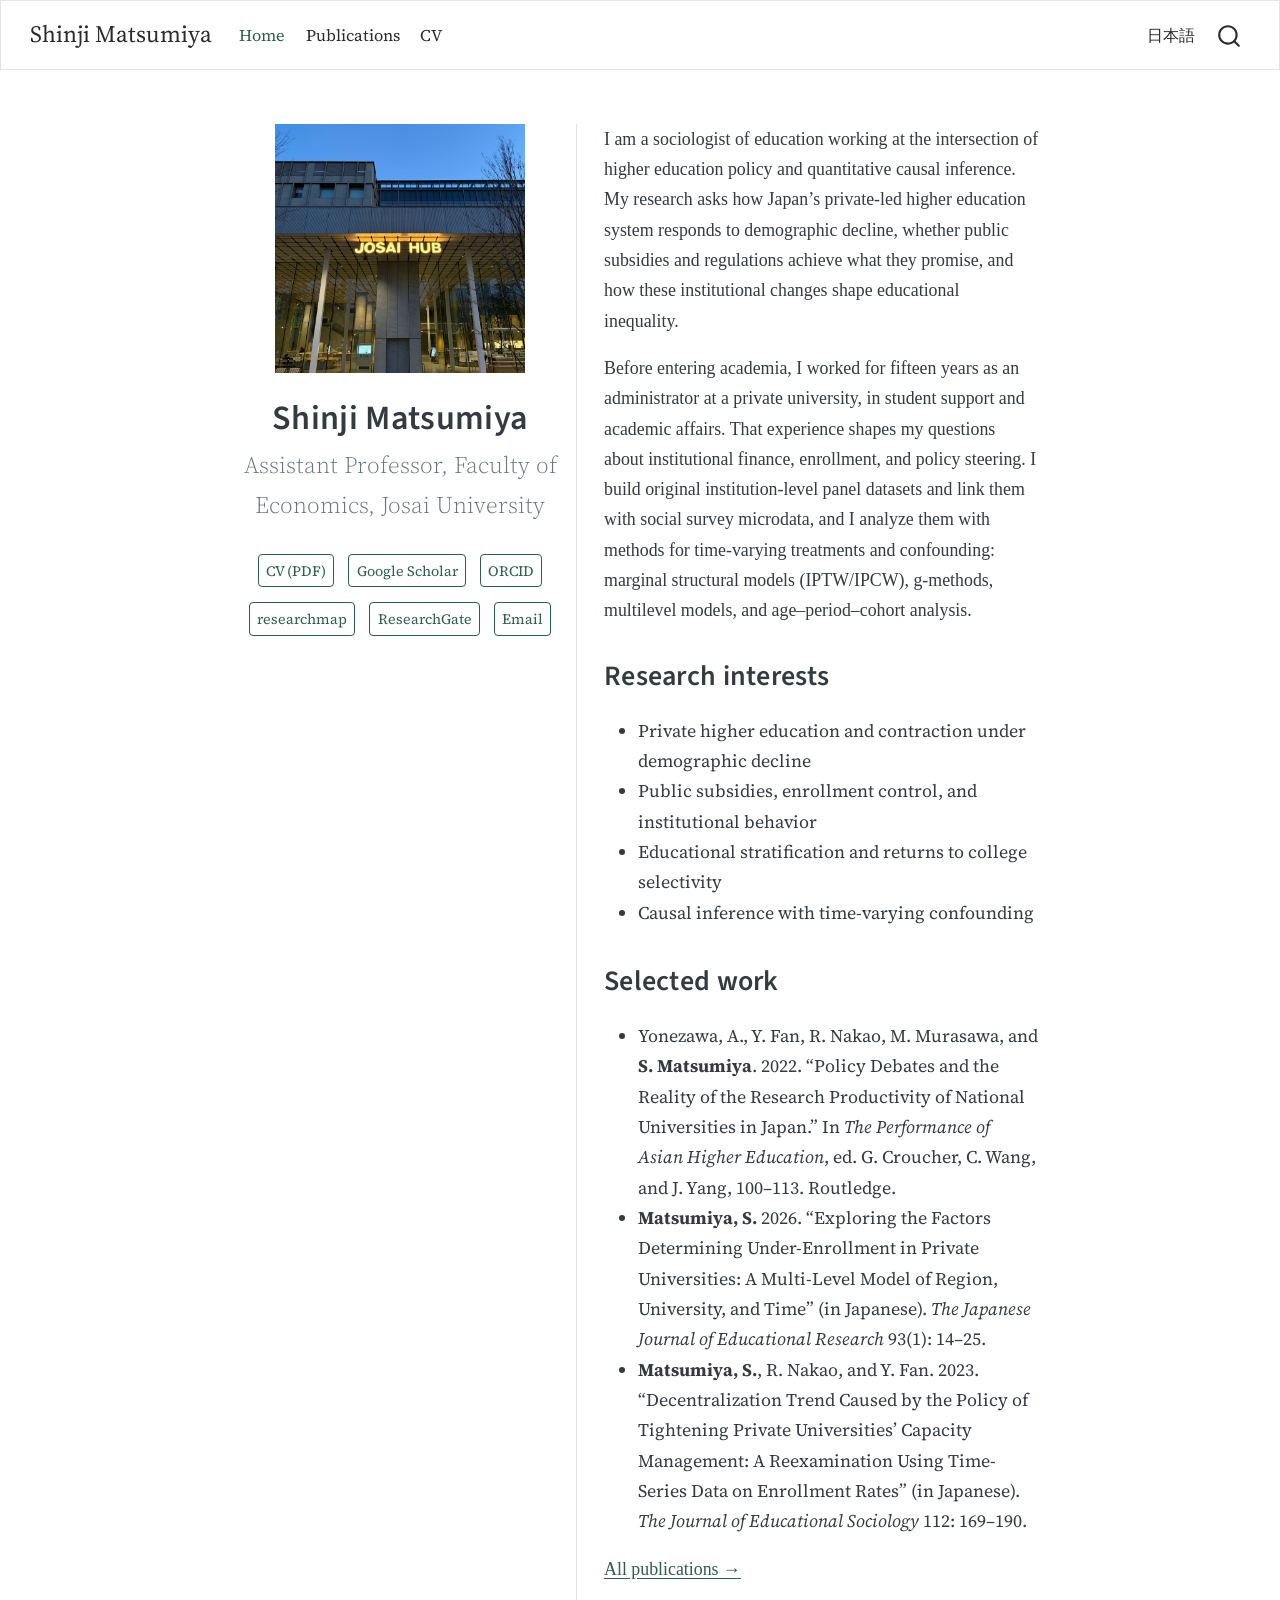
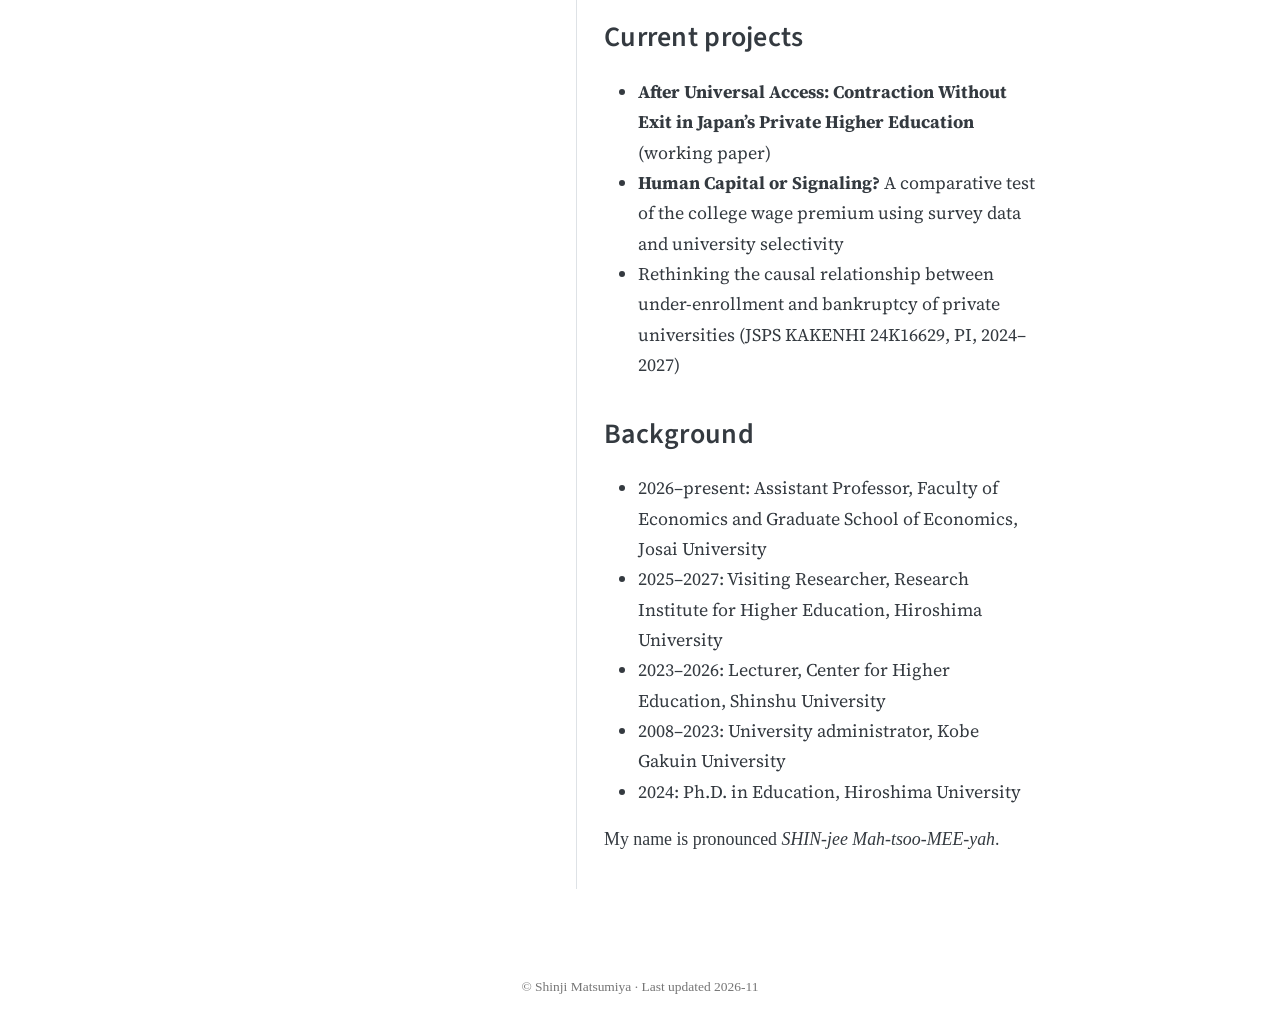
==== index.html @ 92533ee9 "Built site for gh-pages" ====
<!DOCTYPE html>
<html xmlns="http://www.w3.org/1999/xhtml" lang="en" xml:lang="en"><head>

<meta charset="utf-8">
<meta name="generator" content="quarto-1.11.9">

<meta name="viewport" content="width=device-width, initial-scale=1.0, user-scalable=yes">


<title>Shinji Matsumiya</title>
<style>
/* Default styles provided by pandoc.
** See https://pandoc.org/MANUAL.html#variables-for-html for config info.
*/
span.smallcaps{font-variant: small-caps;}
div.columns{display: flex; gap: 1.5em;}
div.column{flex: auto;}
@media screen {
div.columns{gap: min(4vw, 1.5em);}
div.column{overflow-x: auto;}
}
div.hanging-indent{margin-left: 1.5em; text-indent: -1.5em;}
ul.task-list{list-style: none;}
ul.task-list li input[type="checkbox"] {
  width: 0.8em;
  margin: 0 0.8em 0.2em -1em; /* quarto-specific, see https://github.com/quarto-dev/quarto-cli/issues/4556 */ 
  vertical-align: middle;
}
</style>


<script src="site_libs/quarto-nav/quarto-nav.js"></script>
<script src="site_libs/quarto-nav/headroom.min.js"></script>
<script src="site_libs/clipboard/clipboard.min.js"></script>
<script src="site_libs/quarto-search/autocomplete.umd.js"></script>
<script src="site_libs/quarto-search/fuse.min.js"></script>
<script src="site_libs/quarto-search/quarto-search.js"></script>
<meta name="quarto:offset" content="./">
<script src="site_libs/quarto-html/quarto.js" type="module"></script>
<script src="site_libs/quarto-html/tabsets/tabsets.js" type="module"></script>
<script src="site_libs/quarto-html/scrollable-regions/scrollable-regions.js" type="module"></script>
<script src="site_libs/quarto-html/popper.min.js"></script>
<script src="site_libs/quarto-html/tippy.umd.min.js"></script>
<link href="site_libs/quarto-html/tippy.css" rel="stylesheet">
<link href="site_libs/quarto-html/quarto-syntax-highlighting-63b5708e65d6cd79cd7618c58d0c21e7.css" rel="stylesheet" id="quarto-text-highlighting-styles">
<script src="site_libs/bootstrap/bootstrap.min.js"></script>
<link href="site_libs/bootstrap/bootstrap-icons.css" rel="stylesheet">
<link href="site_libs/bootstrap/bootstrap-1634e0ab07498fe52fbdc07bd5766323.min.css" rel="stylesheet" append-hash="true" id="quarto-bootstrap" data-mode="light">
<script id="quarto-search-options" type="application/json">{
  "location": "navbar",
  "copy-button": false,
  "collapse-after": 3,
  "panel-placement": "end",
  "type": "overlay",
  "limit": 50,
  "keyboard-shortcut": [
    "f",
    "/",
    "s"
  ],
  "show-item-context": false,
  "language": {
    "search-no-results-text": "No results",
    "search-matching-documents-text": "matching documents",
    "search-copy-link-title": "Copy link to search",
    "search-hide-matches-text": "Hide additional matches",
    "search-more-match-text": "more match in this document",
    "search-more-matches-text": "more matches in this document",
    "search-clear-button-title": "Clear",
    "search-text-placeholder": "",
    "search-detached-cancel-button-title": "Cancel",
    "search-submit-button-title": "Submit",
    "search-label": "Search"
  }
}</script>


</head>

<body class="nav-fixed fullcontent quarto-light"><a id="quarto-skip-link" class="visually-hidden-focusable" href="#quarto-document-content">Skip to main content</a>

<div id="quarto-search-results"></div>
  <header id="quarto-header" class="headroom fixed-top">
    <nav class="navbar navbar-expand-lg " data-bs-theme="dark" aria-label="Site">
      <div class="navbar-container container-fluid">
      <div class="navbar-brand-container mx-auto">
    <a class="navbar-brand" href="./index.html">
    <span class="navbar-title">Shinji Matsumiya</span>
    </a>
  </div>
          <button class="navbar-toggler" type="button" data-bs-toggle="collapse" data-bs-target="#navbarCollapse" aria-controls="navbarCollapse" aria-expanded="false" aria-label="Toggle navigation" onclick="if (window.quartoToggleHeadroom) { window.quartoToggleHeadroom(); }">
  <span class="navbar-toggler-icon"></span>
</button>
          <div class="collapse navbar-collapse" id="navbarCollapse">
            <ul class="navbar-nav navbar-nav-scroll me-auto">
  <li class="nav-item">
    <a class="nav-link active" href="./index.html" aria-current="page"> 
<span class="menu-text">Home</span></a>
  </li>  
  <li class="nav-item">
    <a class="nav-link" href="./publications.html"> 
<span class="menu-text">Publications</span></a>
  </li>  
  <li class="nav-item">
    <a class="nav-link" href="./files/Matsumiya_CV.pdf"> 
<span class="menu-text">CV</span></a>
  </li>  
</ul>
            <ul class="navbar-nav navbar-nav-scroll ms-auto">
  <li class="nav-item">
    <a class="nav-link" href="./ja.html"> 
<span class="menu-text">日本語</span></a>
  </li>  
</ul>
          </div> <!-- /navcollapse -->
            <div class="quarto-navbar-tools">
</div>
            <div id="quarto-search" class="" title="Search"></div>
      </div> <!-- /container-fluid -->
    </nav>
</header>
<!-- content -->
<div id="quarto-content" class="quarto-container page-columns page-rows-contents page-layout-article page-navbar">
<!-- sidebar -->
<!-- margin-sidebar -->
    
<!-- main -->
<div class="quarto-about-trestles">
  <div class="about-entity">
    <img src="files/profile.jpg" class="about-image
  rectangle " style="width: 14em;">
<header id="title-block-header" class="quarto-title-block default">
<div class="quarto-title">
<h1 class="title">Shinji Matsumiya</h1>
<p class="subtitle lead">Assistant Professor, Faculty of Economics, Josai University</p>
</div>
<div class="quarto-title-meta">
  </div>
</header>
    <div class="about-links">
  <a href="/files/Matsumiya_CV.pdf" class="about-link" rel="" target="">
     <span class="about-link-text">CV (PDF)</span>
  </a>
  <a href="https://scholar.google.com/citations?user=6knm8P0AAAAJ" class="about-link" rel="" target="">
     <span class="about-link-text">Google Scholar</span>
  </a>
  <a href="https://orcid.org/0009-0003-4194-9378" class="about-link" rel="" target="">
     <span class="about-link-text">ORCID</span>
  </a>
  <a href="https://researchmap.jp/smatsumiya" class="about-link" rel="" target="">
     <span class="about-link-text">researchmap</span>
  </a>
  <a href="https://www.researchgate.net/profile/Shinji-Matsumiya-3" class="about-link" rel="" target="">
     <span class="about-link-text">ResearchGate</span>
  </a>
  <a href="mailto:smatsumiya@josai.ac.jp" class="about-link" rel="" target="">
     <span class="about-link-text">Email</span>
  </a>
</div>
  </div>
  <div class="about-contents"><main class="content" id="quarto-document-content" tabindex="-1">
<p>I am a sociologist of education working at the intersection of higher education policy and quantitative causal inference. My research asks how Japan’s private-led higher education system responds to demographic decline, whether public subsidies and regulations achieve what they promise, and how these institutional changes shape educational inequality.</p>
<p>Before entering academia, I worked for fifteen years as an administrator at a private university, in student support and academic affairs. That experience shapes my questions about institutional finance, enrollment, and policy steering. I build original institution-level panel datasets and link them with social survey microdata, and I analyze them with methods for time-varying treatments and confounding: marginal structural models (IPTW/IPCW), g-methods, multilevel models, and age–period–cohort analysis.</p>
<section id="research-interests" class="level2">
<h2 data-anchor-id="research-interests">Research interests</h2>
<ul>
<li>Private higher education and contraction under demographic decline</li>
<li>Public subsidies, enrollment control, and institutional behavior</li>
<li>Educational stratification and returns to college selectivity</li>
<li>Causal inference with time-varying confounding</li>
</ul>
</section>
<section id="selected-work" class="level2">
<h2 data-anchor-id="selected-work">Selected work</h2>
<ul>
<li>Yonezawa, A., Y. Fan, R. Nakao, M. Murasawa, and <strong>S. Matsumiya</strong>. 2022. “Policy Debates and the Reality of the Research Productivity of National Universities in Japan.” In <em>The Performance of Asian Higher Education</em>, ed.&nbsp;G. Croucher, C. Wang, and J. Yang, 100–113. Routledge.</li>
<li><strong>Matsumiya, S.</strong> 2026. “Exploring the Factors Determining Under-Enrollment in Private Universities: A Multi-Level Model of Region, University, and Time” (in Japanese). <em>The Japanese Journal of Educational Research</em> 93(1): 14–25.</li>
<li><strong>Matsumiya, S.</strong>, R. Nakao, and Y. Fan. 2023. “Decentralization Trend Caused by the Policy of Tightening Private Universities’ Capacity Management: A Reexamination Using Time-Series Data on Enrollment Rates” (in Japanese). <em>The Journal of Educational Sociology</em> 112: 169–190.</li>
</ul>
<p><a href="./publications.html">All publications →</a></p>
</section>
<section id="current-projects" class="level2">
<h2 data-anchor-id="current-projects">Current projects</h2>
<ul>
<li><strong>After Universal Access: Contraction Without Exit in Japan’s Private Higher Education</strong> (working paper)</li>
<li><strong>Human Capital or Signaling?</strong> A comparative test of the college wage premium using survey data and university selectivity</li>
<li>Rethinking the causal relationship between under-enrollment and bankruptcy of private universities (JSPS KAKENHI 24K16629, PI, 2024–2027)</li>
</ul>
</section>
<section id="background" class="level2">
<h2 data-anchor-id="background">Background</h2>
<ul>
<li>2026–present: Assistant Professor, Faculty of Economics and Graduate School of Economics, Josai University</li>
<li>2025–2027: Visiting Researcher, Research Institute for Higher Education, Hiroshima University</li>
<li>2023–2026: Lecturer, Center for Higher Education, Shinshu University</li>
<li>2008–2023: University administrator, Kobe Gakuin University</li>
<li>2024: Ph.D.&nbsp;in Education, Hiroshima University</li>
</ul>
<p>My name is pronounced <em>SHIN-jee Mah-tsoo-MEE-yah</em>.</p>


</section>
</main></div>
</div>
 <!-- /main -->
<script id="quarto-html-after-body" type="application/javascript">
  window.document.addEventListener("DOMContentLoaded", function (event) {
    const isCodeAnnotation = (el) => {
      for (const clz of el.classList) {
        if (clz.startsWith('code-annotation-')) {                     
          return true;
        }
      }
      return false;
    }
    const onCopySuccess = function(e) {
      // button target
      const button = e.trigger;
      // don't keep focus
      button.blur();
      // flash "checked"
      button.classList.add('code-copy-button-checked');
      var currentTitle = button.getAttribute("title");
      button.setAttribute("title", "Copied!");
      let tooltip;
      if (window.bootstrap) {
        button.setAttribute("data-bs-toggle", "tooltip");
        button.setAttribute("data-bs-placement", "left");
        button.setAttribute("data-bs-title", "Copied!");
        tooltip = new bootstrap.Tooltip(button, 
          { trigger: "manual", 
            customClass: "code-copy-button-tooltip",
            offset: [0, -8]});
        tooltip.show();    
      }
      setTimeout(function() {
        if (tooltip) {
          tooltip.hide();
          button.removeAttribute("data-bs-title");
          button.removeAttribute("data-bs-toggle");
          button.removeAttribute("data-bs-placement");
        }
        button.setAttribute("title", currentTitle);
        button.classList.remove('code-copy-button-checked');
      }, 1000);
      // clear code selection
      e.clearSelection();
    }
    const getTextToCopy = function(trigger) {
      const outerScaffold = trigger.parentElement.cloneNode(true);
      const codeEl = outerScaffold.querySelector('code');
      for (const childEl of codeEl.children) {
        if (isCodeAnnotation(childEl)) {
          childEl.remove();
        }
      }
      return codeEl.innerText;
    }
    const clipboard = new window.ClipboardJS('.code-copy-button:not([data-in-quarto-modal])', {
      text: getTextToCopy
    });
    clipboard.on('success', onCopySuccess);
    if (window.document.getElementById('quarto-embedded-source-code-modal')) {
      const clipboardModal = new window.ClipboardJS('.code-copy-button[data-in-quarto-modal]', {
        text: getTextToCopy,
        container: window.document.getElementById('quarto-embedded-source-code-modal')
      });
      clipboardModal.on('success', onCopySuccess);
    }
      var localhostRegex = new RegExp(/^(?:http|https):\/\/localhost\:?[0-9]*\//);
      var mailtoRegex = new RegExp(/^mailto:/);
        var filterRegex = new RegExp("https:\/\/shinjimatsumiya\.github\.io");
      var isInternal = (href) => {
          return filterRegex.test(href) || localhostRegex.test(href) || mailtoRegex.test(href);
      }
      // Inspect non-navigation links and adorn them if external
      window.quartoDecorateExternalLinks = function (root) {
     var links = (root || window.document).querySelectorAll('a[href]:not(.nav-link):not(.navbar-brand):not(.toc-action):not(.sidebar-link):not(.sidebar-item-toggle):not(.pagination-link):not(.no-external):not([aria-hidden]):not(.dropdown-item):not(.quarto-navigation-tool):not(.about-link)');
      for (var i=0; i<links.length; i++) {
        const link = links[i];
        if (!isInternal(link.href)) {
          // undo the damage that might have been done by quarto-nav.js in the case of
          // links that we want to consider external
          if (link.dataset.originalHref !== undefined) {
            link.href = link.dataset.originalHref;
          }
          if (!link.classList.contains('no-external-icon')) {
          }
        }
      }
      };
      window.quartoDecorateExternalLinks(window.document);
    // Esc closes the popup (WCAG 1.4.13) and focus leaving both trigger and
    // popup closes it (WCAG 2.4.11); tippy handles neither for interactive popups.
    const hideOnEscAndFocusOut = {
      name: 'hideOnEscAndFocusOut',
      defaultValue: true,
      fn(instance) {
        const dismiss = () => {
          // A show scheduled by the trigger delay would otherwise reopen it
          instance.clearDelayTimeouts();
          instance.hide();
        };
        const onKeyDown = (event) => {
          if (event.key !== 'Escape') {
            return;
          }
          // Keep Esc from also reaching page handlers (e.g. reveal.js overview),
          // except an open reveal.js slide menu, which Esc should close too.
          // The menu handles keys only when its keyboard option is on.
          const menuHandlesEsc = window.Reveal?.getPlugin?.('menu')?.isOpen() &&
            window.Reveal.getConfig().menu?.keyboard !== false;
          if (!menuHandlesEsc) {
            event.stopPropagation();
          }
          if (instance.popper.contains(window.document.activeElement)) {
            // Disabled while refocusing so the focus trigger does not reopen it
            instance.disable();
            instance.reference.focus();
            instance.enable();
          }
          dismiss();
        };
        const onFocusOut = (event) => {
          const target = event.relatedTarget;
          if (target && !instance.reference.contains(target) &&
              !instance.popper.contains(target)) {
            dismiss();
          }
        };
        // On the trigger too: a click trigger (code-annotations: select) has no
        // blur handling. Attached for the instance's lifetime so leaving the
        // trigger also cancels a show still pending on the trigger delay.
        instance.reference.addEventListener('focusout', onFocusOut);
        return {
          onShow() {
            window.document.addEventListener('keydown', onKeyDown, true);
            instance.popper.addEventListener('focusout', onFocusOut);
          },
          onHide() {
            window.document.removeEventListener('keydown', onKeyDown, true);
            instance.popper.removeEventListener('focusout', onFocusOut);
          },
          onDestroy() {
            instance.reference.removeEventListener('focusout', onFocusOut);
          },
        };
      },
    };
    function tippyHover(el, contentFn, onTriggerFn, onUntriggerFn) {
      const config = {
        allowHTML: true,
        maxWidth: 500,
        delay: 100,
        arrow: false,
        appendTo: function(el) {
            return el.parentElement;
        },
        interactive: true,
        interactiveBorder: 10,
        theme: 'quarto',
        placement: 'bottom-start',
        plugins: [hideOnEscAndFocusOut],
      };
      if (contentFn) {
        config.content = contentFn;
      }
      if (onTriggerFn) {
        config.onTrigger = onTriggerFn;
      }
      if (onUntriggerFn) {
        config.onUntrigger = onUntriggerFn;
      }
      window.tippy(el, config); 
    }
    const noterefs = window.document.querySelectorAll('a[role="doc-noteref"]');
    for (var i=0; i<noterefs.length; i++) {
      const ref = noterefs[i];
      tippyHover(ref, function() {
        // use id or data attribute instead here
        let href = ref.getAttribute('data-footnote-href') || ref.getAttribute('href');
        try { href = new URL(href).hash; } catch {}
        const id = href.replace(/^#\/?/, "");
        const note = window.document.getElementById(id);
        if (note) {
          return note.innerHTML;
        } else {
          return "";
        }
      });
    }
    const xrefs = window.document.querySelectorAll('a.quarto-xref');
    const processXRef = (id, note) => {
      // Strip column container classes
      const stripColumnClz = (el) => {
        el.classList.remove("page-full", "page-columns");
        if (el.children) {
          for (const child of el.children) {
            stripColumnClz(child);
          }
        }
      }
      stripColumnClz(note)
      if (id === null || id.startsWith('sec-')) {
        // Special case sections, only their first couple elements
        const container = document.createElement("div");
        if (note.children && note.children.length > 2) {
          container.appendChild(note.children[0].cloneNode(true));
          for (let i = 1; i < note.children.length; i++) {
            const child = note.children[i];
            if (child.tagName === "P" && child.innerText === "") {
              continue;
            } else {
              container.appendChild(child.cloneNode(true));
              break;
            }
          }
          if (window.Quarto?.typesetMath) {
            window.Quarto.typesetMath(container);
          }
          return container.innerHTML
        } else {
          if (window.Quarto?.typesetMath) {
            window.Quarto.typesetMath(note);
          }
          return note.innerHTML;
        }
      } else {
        // Remove any anchor links if they are present
        const anchorLink = note.querySelector('a.anchorjs-link');
        if (anchorLink) {
          anchorLink.remove();
        }
        if (window.Quarto?.typesetMath) {
          window.Quarto.typesetMath(note);
        }
        if (note.classList.contains("callout")) {
          return note.outerHTML;
        } else {
          return note.innerHTML;
        }
      }
    }
    for (var i=0; i<xrefs.length; i++) {
      const xref = xrefs[i];
      tippyHover(xref, undefined, function(instance) {
        instance.disable();
        let url = xref.getAttribute('href');
        let hash = undefined; 
        if (url.startsWith('#')) {
          hash = url;
        } else {
          try { hash = new URL(url).hash; } catch {}
        }
        if (hash) {
          const id = hash.replace(/^#\/?/, "");
          const note = window.document.getElementById(id);
          if (note !== null) {
            try {
              const html = processXRef(id, note.cloneNode(true));
              instance.setContent(html);
            } finally {
              instance.enable();
              instance.show();
            }
          } else {
            // See if we can fetch this
            fetch(url.split('#')[0])
            .then(res => res.text())
            .then(html => {
              const parser = new DOMParser();
              const htmlDoc = parser.parseFromString(html, "text/html");
              const note = htmlDoc.getElementById(id);
              if (note !== null) {
                const html = processXRef(id, note);
                instance.setContent(html);
              } 
            }).finally(() => {
              instance.enable();
              instance.show();
            });
          }
        } else {
          // See if we can fetch a full url (with no hash to target)
          // This is a special case and we should probably do some content thinning / targeting
          fetch(url)
          .then(res => res.text())
          .then(html => {
            const parser = new DOMParser();
            const htmlDoc = parser.parseFromString(html, "text/html");
            const note = htmlDoc.querySelector('main.content');
            if (note !== null) {
              // This should only happen for chapter cross references
              // (since there is no id in the URL)
              // remove the first header
              if (note.children.length > 0 && note.children[0].tagName === "HEADER") {
                note.children[0].remove();
              }
              const html = processXRef(null, note);
              instance.setContent(html);
            } 
          }).finally(() => {
            instance.enable();
            instance.show();
          });
        }
      }, function(instance) {
      });
    }
        let selectedAnnoteEl;
        const selectorForAnnotation = ( cell, annotation) => {
          let cellAttr = 'data-code-cell="' + cell + '"';
          let lineAttr = 'data-code-annotation="' +  annotation + '"';
          const selector = 'span[' + cellAttr + '][' + lineAttr + ']';
          return selector;
        }
        const selectCodeLines = (annoteEl) => {
          const doc = window.document;
          const targetCell = annoteEl.getAttribute("data-target-cell");
          const targetAnnotation = annoteEl.getAttribute("data-target-annotation");
          const annoteSpan = window.document.querySelector(selectorForAnnotation(targetCell, targetAnnotation));
          const lines = annoteSpan.getAttribute("data-code-lines").split(",");
          const lineIds = lines.map((line) => {
            return targetCell + "-" + line;
          })
          // Each band is positioned against its own containing block, which is
          // not the offsetParent of the lines, so place it from client rects.
          const placeBand = (band, firstEl, lastEl, codeBlock) => {
            const container = band.offsetParent;
            if (container === null) {
              return;
            }
            const containerRect = container.getBoundingClientRect();
            // Reveal.js scales slides with a transform, so convert client
            // pixels back to the CSS pixels of the container.
            const scale = containerRect.height / container.offsetHeight || 1;
            const firstRect = firstEl.getBoundingClientRect();
            const lastRect = lastEl.getBoundingClientRect();
            const top = (firstRect.top - containerRect.top) / scale - container.clientTop + container.scrollTop;
            const height = (lastRect.bottom - firstRect.top) / scale;
            band.style.top = top - 2 + "px";
            band.style.height = height + 4 + "px";
            if (codeBlock) {
              // Without the copy button wrapper, the containing block is wider
              // than the code block, so span the code block explicitly.
              const blockRect = codeBlock.getBoundingClientRect();
              band.style.left = (blockRect.left - containerRect.left) / scale - container.clientLeft + container.scrollLeft + "px";
              band.style.width = blockRect.width / scale + "px";
            }
          };
          if (lineIds.length > 0) {
            const el = window.document.getElementById(lineIds[0]);
            const lastEl = window.document.getElementById(lineIds[lineIds.length - 1]);
            const parent = el.parentElement.parentElement;
            // cook up a div (if necessary) and position it
            let div = window.document.getElementById("code-annotation-line-highlight");
            if (div === null) {
              div = window.document.createElement("div");
              div.setAttribute("id", "code-annotation-line-highlight");
              div.style.position = 'absolute';
              parent.appendChild(div);
            }
            placeBand(div, el, lastEl, parent.closest("div.sourceCode") || parent);
            let gutterDiv = window.document.getElementById("code-annotation-line-highlight-gutter");
            if (gutterDiv === null) {
              gutterDiv = window.document.createElement("div");
              gutterDiv.setAttribute("id", "code-annotation-line-highlight-gutter");
              gutterDiv.style.position = 'absolute';
              const codeCell = window.document.getElementById(targetCell);
              const gutter = codeCell.querySelector('.code-annotation-gutter');
              gutter.appendChild(gutterDiv);
            }
            placeBand(gutterDiv, el, lastEl);
            selectedAnnoteEl = annoteEl;
          }
        };
        const unselectCodeLines = () => {
          const elementsIds = ["code-annotation-line-highlight", "code-annotation-line-highlight-gutter"];
          elementsIds.forEach((elId) => {
            const div = window.document.getElementById(elId);
            if (div) {
              div.remove();
            }
          });
          selectedAnnoteEl = undefined;
        };
          // Handle positioning of the toggle
      window.addEventListener(
        "resize",
        throttle(() => {
          elRect = undefined;
          if (selectedAnnoteEl) {
            selectCodeLines(selectedAnnoteEl);
          }
        }, 10)
      );
      function throttle(fn, ms) {
      let throttle = false;
      let timer;
        return (...args) => {
          if(!throttle) { // first call gets through
              fn.apply(this, args);
              throttle = true;
          } else { // all the others get throttled
              if(timer) clearTimeout(timer); // cancel #2
              timer = setTimeout(() => {
                fn.apply(this, args);
                timer = throttle = false;
              }, ms);
          }
        };
      }
        // Attach click handler to the DT
        const annoteDls = window.document.querySelectorAll('dt[data-target-cell]');
        for (const annoteDlNode of annoteDls) {
          annoteDlNode.addEventListener('click', (event) => {
            const clickedEl = event.target;
            if (clickedEl !== selectedAnnoteEl) {
              unselectCodeLines();
              const activeEl = window.document.querySelector('dt[data-target-cell].code-annotation-active');
              if (activeEl) {
                activeEl.classList.remove('code-annotation-active');
              }
              selectCodeLines(clickedEl);
              clickedEl.classList.add('code-annotation-active');
            } else {
              // Unselect the line
              unselectCodeLines();
              clickedEl.classList.remove('code-annotation-active');
            }
          });
        }
    const findCites = (el) => {
      const parentEl = el.parentElement;
      if (parentEl) {
        const cites = parentEl.dataset.cites;
        if (cites) {
          return {
            el,
            cites: cites.split(' ')
          };
        } else {
          return findCites(el.parentElement)
        }
      } else {
        return undefined;
      }
    };
    var bibliorefs = window.document.querySelectorAll('a[role="doc-biblioref"]');
    for (var i=0; i<bibliorefs.length; i++) {
      const ref = bibliorefs[i];
      const citeInfo = findCites(ref);
      if (citeInfo) {
        tippyHover(citeInfo.el, function() {
          var popup = window.document.createElement('div');
          citeInfo.cites.forEach(function(cite) {
            var citeDiv = window.document.createElement('div');
            citeDiv.classList.add('hanging-indent');
            citeDiv.classList.add('csl-entry');
            var biblioDiv = window.document.getElementById('ref-' + cite);
            if (biblioDiv) {
              citeDiv.innerHTML = biblioDiv.innerHTML;
            }
            popup.appendChild(citeDiv);
          });
          return popup.innerHTML;
        });
      }
    }
  });
  </script>
  <script type="application/javascript">
  window.quartoScrollableRegionsLabels = {"code":"Scrollable code","output":"Scrollable output"};
  </script>
</div> <!-- /content -->
<footer class="footer">
  <div class="nav-footer">
    <div class="nav-footer-left">
      &nbsp;
    </div>   
    <div class="nav-footer-center">
<p>© Shinji Matsumiya · Last updated 2026-11</p>
</div>
    <div class="nav-footer-right">
      &nbsp;
    </div>
  </div>
</footer>




</body></html>
---- site_libs/quarto-html/tippy.css ----
.tippy-box[data-animation=fade][data-state=hidden]{opacity:0}[data-tippy-root]{max-width:calc(100vw - 10px)}.tippy-box{position:relative;background-color:#333;color:#fff;border-radius:4px;font-size:14px;line-height:1.4;white-space:normal;outline:0;transition-property:transform,visibility,opacity}.tippy-box[data-placement^=top]>.tippy-arrow{bottom:0}.tippy-box[data-placement^=top]>.tippy-arrow:before{bottom:-7px;left:0;border-width:8px 8px 0;border-top-color:initial;transform-origin:center top}.tippy-box[data-placement^=bottom]>.tippy-arrow{top:0}.tippy-box[data-placement^=bottom]>.tippy-arrow:before{top:-7px;left:0;border-width:0 8px 8px;border-bottom-color:initial;transform-origin:center bottom}.tippy-box[data-placement^=left]>.tippy-arrow{right:0}.tippy-box[data-placement^=left]>.tippy-arrow:before{border-width:8px 0 8px 8px;border-left-color:initial;right:-7px;transform-origin:center left}.tippy-box[data-placement^=right]>.tippy-arrow{left:0}.tippy-box[data-placement^=right]>.tippy-arrow:before{left:-7px;border-width:8px 8px 8px 0;border-right-color:initial;transform-origin:center right}.tippy-box[data-inertia][data-state=visible]{transition-timing-function:cubic-bezier(.54,1.5,.38,1.11)}.tippy-arrow{width:16px;height:16px;color:#333}.tippy-arrow:before{content:"";position:absolute;border-color:transparent;border-style:solid}.tippy-content{position:relative;padding:5px 9px;z-index:1}
---- site_libs/quarto-html/quarto-syntax-highlighting-63b5708e65d6cd79cd7618c58d0c21e7.css ----
/* quarto syntax highlight colors */
:root {
  --quarto-hl-ot-color: #003B4F;
  --quarto-hl-at-color: #657422;
  --quarto-hl-ss-color: #20794D;
  --quarto-hl-an-color: #5E5E5E;
  --quarto-hl-fu-color: #4758AB;
  --quarto-hl-st-color: #20794D;
  --quarto-hl-cf-color: #003B4F;
  --quarto-hl-op-color: #5E5E5E;
  --quarto-hl-er-color: #AD0000;
  --quarto-hl-bn-color: #AD0000;
  --quarto-hl-al-color: #AD0000;
  --quarto-hl-va-color: #111111;
  --quarto-hl-bu-color: inherit;
  --quarto-hl-ex-color: inherit;
  --quarto-hl-pp-color: #AD0000;
  --quarto-hl-in-color: #5E5E5E;
  --quarto-hl-vs-color: #20794D;
  --quarto-hl-wa-color: #5E5E5E;
  --quarto-hl-do-color: #5E5E5E;
  --quarto-hl-im-color: #00769E;
  --quarto-hl-ch-color: #20794D;
  --quarto-hl-dt-color: #AD0000;
  --quarto-hl-fl-color: #AD0000;
  --quarto-hl-co-color: #5E5E5E;
  --quarto-hl-cv-color: #5E5E5E;
  --quarto-hl-cn-color: #8f5902;
  --quarto-hl-sc-color: #5E5E5E;
  --quarto-hl-dv-color: #AD0000;
  --quarto-hl-kw-color: #003B4F;
}

/* other quarto variables */
:root {
  --quarto-font-monospace: SFMono-Regular, Menlo, Monaco, Consolas, "Liberation Mono", "Courier New", monospace;
}

/* syntax highlight based on Pandoc's rules */
pre > code.sourceCode > span {
  color: #003B4F;
}

code.sourceCode > span {
  color: #003B4F;
}

div.sourceCode,
div.sourceCode pre.sourceCode {
  color: #003B4F;
}

/* Normal */
code span {
  color: #003B4F;
}

/* Alert */
code span.al {
  color: #AD0000;
  font-style: inherit;
}

/* Annotation */
code span.an {
  color: #5E5E5E;
  font-style: inherit;
}

/* Attribute */
code span.at {
  color: #657422;
  font-style: inherit;
}

/* BaseN */
code span.bn {
  color: #AD0000;
  font-style: inherit;
}

/* BuiltIn */
code span.bu {
  font-style: inherit;
}

/* ControlFlow */
code span.cf {
  color: #003B4F;
  font-weight: bold;
  font-style: inherit;
}

/* Char */
code span.ch {
  color: #20794D;
  font-style: inherit;
}

/* Constant */
code span.cn {
  color: #8f5902;
  font-style: inherit;
}

/* Comment */
code span.co {
  color: #5E5E5E;
  font-style: inherit;
}

/* CommentVar */
code span.cv {
  color: #5E5E5E;
  font-style: italic;
}

/* Documentation */
code span.do {
  color: #5E5E5E;
  font-style: italic;
}

/* DataType */
code span.dt {
  color: #AD0000;
  font-style: inherit;
}

/* DecVal */
code span.dv {
  color: #AD0000;
  font-style: inherit;
}

/* Error */
code span.er {
  color: #AD0000;
  font-style: inherit;
}

/* Extension */
code span.ex {
  font-style: inherit;
}

/* Float */
code span.fl {
  color: #AD0000;
  font-style: inherit;
}

/* Function */
code span.fu {
  color: #4758AB;
  font-style: inherit;
}

/* Import */
code span.im {
  color: #00769E;
  font-style: inherit;
}

/* Information */
code span.in {
  color: #5E5E5E;
  font-style: inherit;
}

/* Keyword */
code span.kw {
  color: #003B4F;
  font-weight: bold;
  font-style: inherit;
}

/* Operator */
code span.op {
  color: #5E5E5E;
  font-style: inherit;
}

/* Other */
code span.ot {
  color: #003B4F;
  font-style: inherit;
}

/* Preprocessor */
code span.pp {
  color: #AD0000;
  font-style: inherit;
}

/* SpecialChar */
code span.sc {
  color: #5E5E5E;
  font-style: inherit;
}

/* SpecialString */
code span.ss {
  color: #20794D;
  font-style: inherit;
}

/* String */
code span.st {
  color: #20794D;
  font-style: inherit;
}

/* Variable */
code span.va {
  color: #111111;
  font-style: inherit;
}

/* VerbatimString */
code span.vs {
  color: #20794D;
  font-style: inherit;
}

/* Warning */
code span.wa {
  color: #5E5E5E;
  font-style: italic;
}

.prevent-inlining {
  content: "</";
}

/*# sourceMappingURL=054cc16b9e9817627be6994582d2ffb5.css.map */
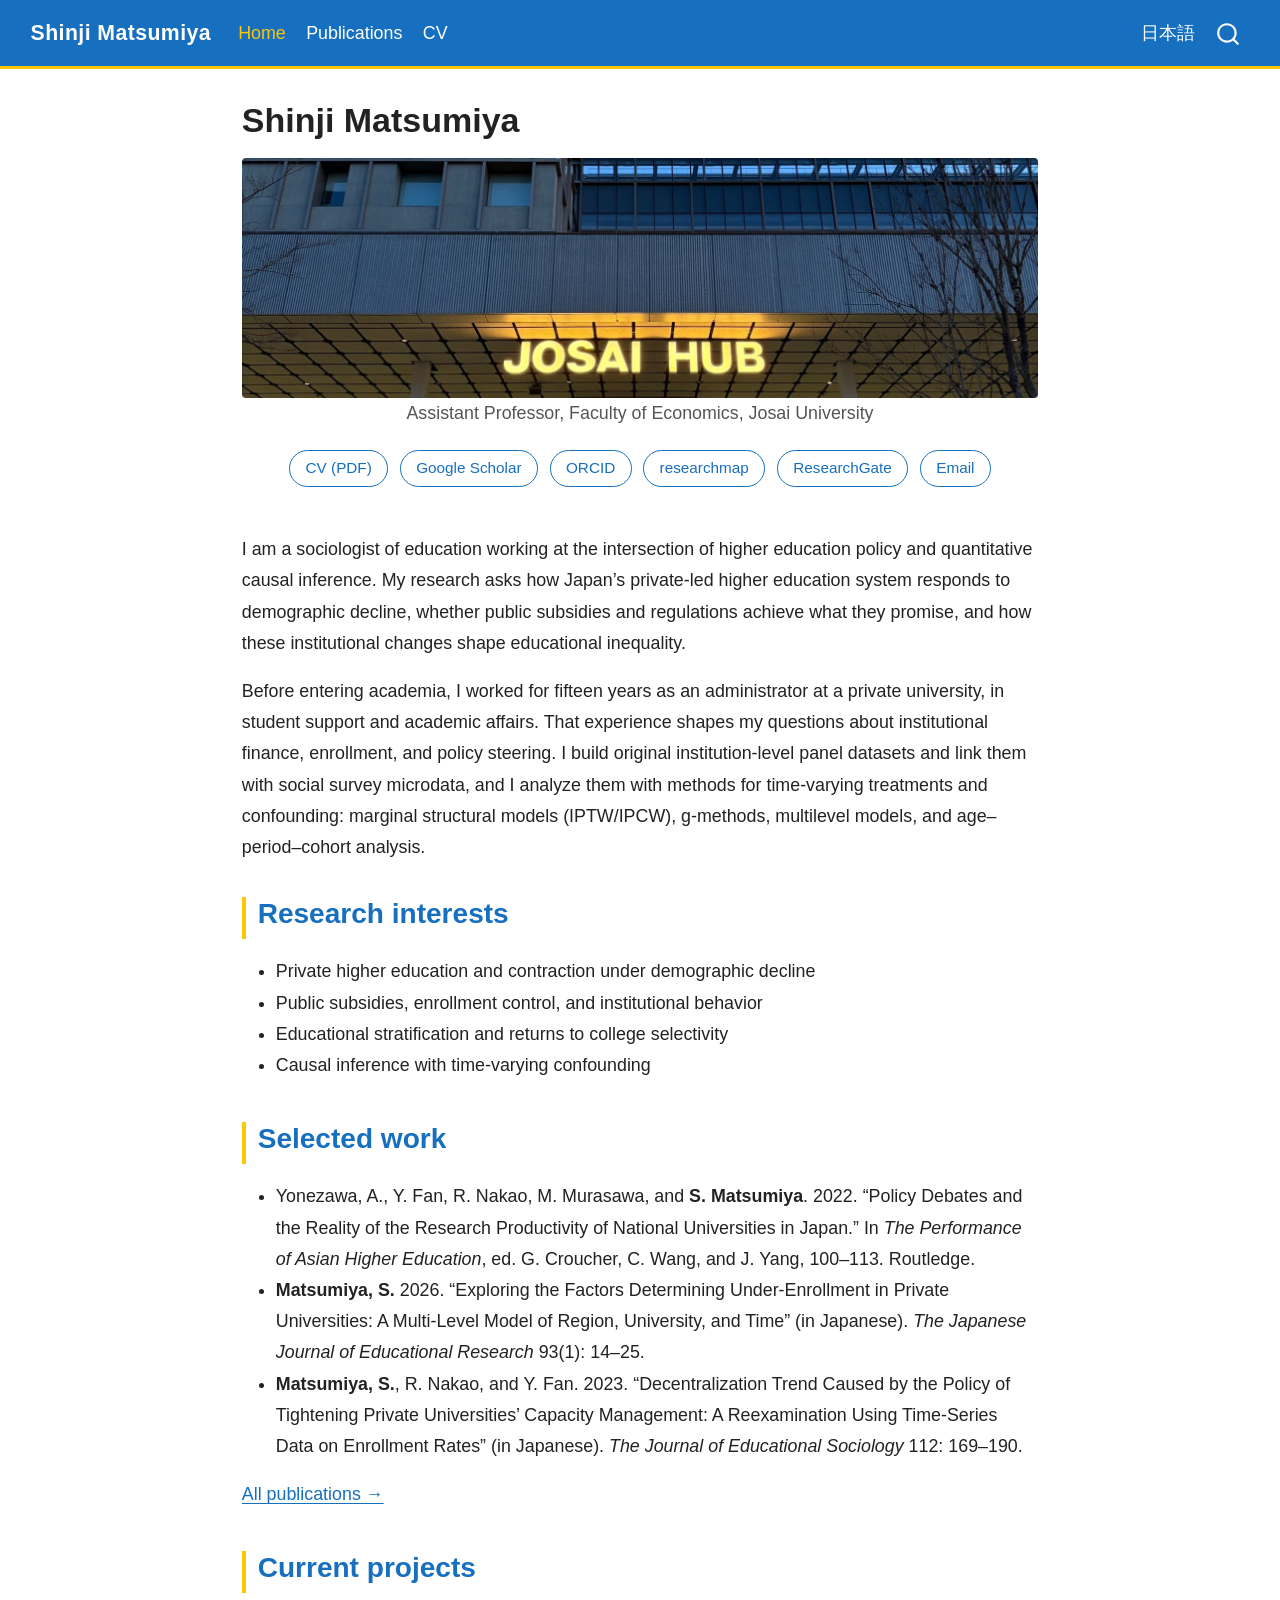
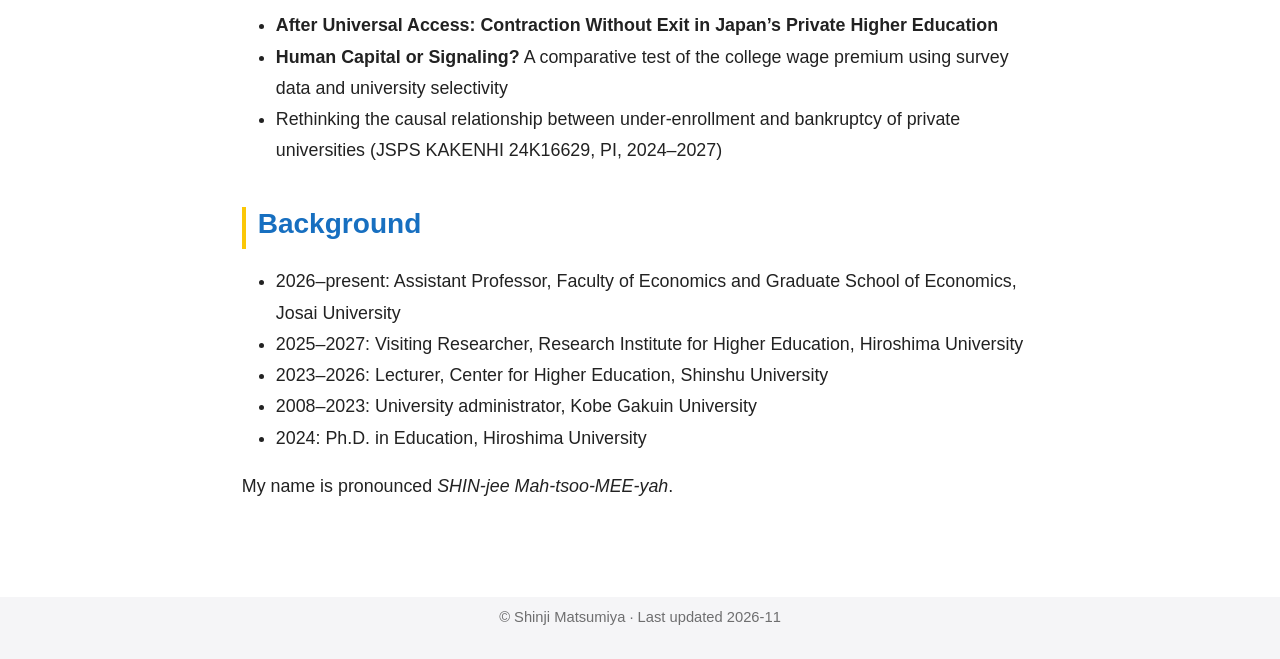
==== commit 62c3bd10: "Built site for gh-pages" ====
--- a/index.html
+++ b/index.html
@@ -41,11 +41,12 @@
 <script src="site_libs/quarto-html/scrollable-regions/scrollable-regions.js" type="module"></script>
 <script src="site_libs/quarto-html/popper.min.js"></script>
 <script src="site_libs/quarto-html/tippy.umd.min.js"></script>
+<script src="site_libs/quarto-html/anchor.min.js"></script>
 <link href="site_libs/quarto-html/tippy.css" rel="stylesheet">
 <link href="site_libs/quarto-html/quarto-syntax-highlighting-63b5708e65d6cd79cd7618c58d0c21e7.css" rel="stylesheet" id="quarto-text-highlighting-styles">
 <script src="site_libs/bootstrap/bootstrap.min.js"></script>
 <link href="site_libs/bootstrap/bootstrap-icons.css" rel="stylesheet">
-<link href="site_libs/bootstrap/bootstrap-1634e0ab07498fe52fbdc07bd5766323.min.css" rel="stylesheet" append-hash="true" id="quarto-bootstrap" data-mode="light">
+<link href="site_libs/bootstrap/bootstrap-c3f510aad4b742870437bdfa7d780e58.min.css" rel="stylesheet" append-hash="true" id="quarto-bootstrap" data-mode="light">
 <script id="quarto-search-options" type="application/json">{
   "location": "navbar",
   "copy-button": false,
@@ -125,44 +126,31 @@
 <!-- margin-sidebar -->
     
 <!-- main -->
-<div class="quarto-about-trestles">
-  <div class="about-entity">
-    <img src="files/profile.jpg" class="about-image
-  rectangle " style="width: 14em;">
-<header id="title-block-header" class="quarto-title-block default">
-<div class="quarto-title">
-<h1 class="title">Shinji Matsumiya</h1>
-<p class="subtitle lead">Assistant Professor, Faculty of Economics, Josai University</p>
+<main class="content" id="quarto-document-content" tabindex="-1"><header id="title-block-header" class="quarto-title-block"><h1 class="name title display-7">Shinji Matsumiya</h1></header>
+
+
+
+
+<div class="hero" style="background-image: url('files/banner.jpg');" role="img" aria-label="JOSAI HUB, Josai University"></div>
+
+<div class="profile">
+  <!-- 顔写真: files/face.jpg を置いたら、次の行の先頭と末尾のコメント記号を消す -->
+  <!-- <img class="face" src="files/face.jpg" alt="Shinji Matsumiya"> -->
+  
+  <p class="role">Assistant Professor, Faculty of Economics, Josai University</p>
+  <p class="links">
+    <a href="files/Matsumiya_CV.pdf">CV (PDF)</a>
+    <a href="https://scholar.google.com/citations?user=6knm8P0AAAAJ">Google Scholar</a>
+    <a href="https://orcid.org/0009-0003-4194-9378">ORCID</a>
+    <a href="https://researchmap.jp/smatsumiya">researchmap</a>
+    <a href="https://www.researchgate.net/profile/Shinji-Matsumiya-3">ResearchGate</a>
+    <a href="mailto:smatsumiya@josai.ac.jp">Email</a>
+  </p>
 </div>
-<div class="quarto-title-meta">
-  </div>
-</header>
-    <div class="about-links">
-  <a href="/files/Matsumiya_CV.pdf" class="about-link" rel="" target="">
-     <span class="about-link-text">CV (PDF)</span>
-  </a>
-  <a href="https://scholar.google.com/citations?user=6knm8P0AAAAJ" class="about-link" rel="" target="">
-     <span class="about-link-text">Google Scholar</span>
-  </a>
-  <a href="https://orcid.org/0009-0003-4194-9378" class="about-link" rel="" target="">
-     <span class="about-link-text">ORCID</span>
-  </a>
-  <a href="https://researchmap.jp/smatsumiya" class="about-link" rel="" target="">
-     <span class="about-link-text">researchmap</span>
-  </a>
-  <a href="https://www.researchgate.net/profile/Shinji-Matsumiya-3" class="about-link" rel="" target="">
-     <span class="about-link-text">ResearchGate</span>
-  </a>
-  <a href="mailto:smatsumiya@josai.ac.jp" class="about-link" rel="" target="">
-     <span class="about-link-text">Email</span>
-  </a>
-</div>
-  </div>
-  <div class="about-contents"><main class="content" id="quarto-document-content" tabindex="-1">
 <p>I am a sociologist of education working at the intersection of higher education policy and quantitative causal inference. My research asks how Japan’s private-led higher education system responds to demographic decline, whether public subsidies and regulations achieve what they promise, and how these institutional changes shape educational inequality.</p>
 <p>Before entering academia, I worked for fifteen years as an administrator at a private university, in student support and academic affairs. That experience shapes my questions about institutional finance, enrollment, and policy steering. I build original institution-level panel datasets and link them with social survey microdata, and I analyze them with methods for time-varying treatments and confounding: marginal structural models (IPTW/IPCW), g-methods, multilevel models, and age–period–cohort analysis.</p>
 <section id="research-interests" class="level2">
-<h2 data-anchor-id="research-interests">Research interests</h2>
+<h2 class="anchored" data-anchor-id="research-interests">Research interests</h2>
 <ul>
 <li>Private higher education and contraction under demographic decline</li>
 <li>Public subsidies, enrollment control, and institutional behavior</li>
@@ -171,7 +159,7 @@
 </ul>
 </section>
 <section id="selected-work" class="level2">
-<h2 data-anchor-id="selected-work">Selected work</h2>
+<h2 class="anchored" data-anchor-id="selected-work">Selected work</h2>
 <ul>
 <li>Yonezawa, A., Y. Fan, R. Nakao, M. Murasawa, and <strong>S. Matsumiya</strong>. 2022. “Policy Debates and the Reality of the Research Productivity of National Universities in Japan.” In <em>The Performance of Asian Higher Education</em>, ed.&nbsp;G. Croucher, C. Wang, and J. Yang, 100–113. Routledge.</li>
 <li><strong>Matsumiya, S.</strong> 2026. “Exploring the Factors Determining Under-Enrollment in Private Universities: A Multi-Level Model of Region, University, and Time” (in Japanese). <em>The Japanese Journal of Educational Research</em> 93(1): 14–25.</li>
@@ -180,15 +168,15 @@
 <p><a href="./publications.html">All publications →</a></p>
 </section>
 <section id="current-projects" class="level2">
-<h2 data-anchor-id="current-projects">Current projects</h2>
+<h2 class="anchored" data-anchor-id="current-projects">Current projects</h2>
 <ul>
-<li><strong>After Universal Access: Contraction Without Exit in Japan’s Private Higher Education</strong> (working paper)</li>
+<li><strong>After Universal Access: Contraction Without Exit in Japan’s Private Higher Education</strong></li>
 <li><strong>Human Capital or Signaling?</strong> A comparative test of the college wage premium using survey data and university selectivity</li>
 <li>Rethinking the causal relationship between under-enrollment and bankruptcy of private universities (JSPS KAKENHI 24K16629, PI, 2024–2027)</li>
 </ul>
 </section>
 <section id="background" class="level2">
-<h2 data-anchor-id="background">Background</h2>
+<h2 class="anchored" data-anchor-id="background">Background</h2>
 <ul>
 <li>2026–present: Assistant Professor, Faculty of Economics and Graduate School of Economics, Josai University</li>
 <li>2025–2027: Visiting Researcher, Research Institute for Higher Education, Hiroshima University</li>
@@ -200,11 +188,17 @@
 
 
 </section>
-</main></div>
-</div>
- <!-- /main -->
+
+</main> <!-- /main -->
 <script id="quarto-html-after-body" type="application/javascript">
   window.document.addEventListener("DOMContentLoaded", function (event) {
+    const icon = "";
+    const anchorJS = new window.AnchorJS();
+    anchorJS.options = {
+      placement: 'right',
+      icon: icon
+    };
+    anchorJS.add('.anchored');
     const isCodeAnnotation = (el) => {
       for (const clz of el.classList) {
         if (clz.startsWith('code-annotation-')) {                     
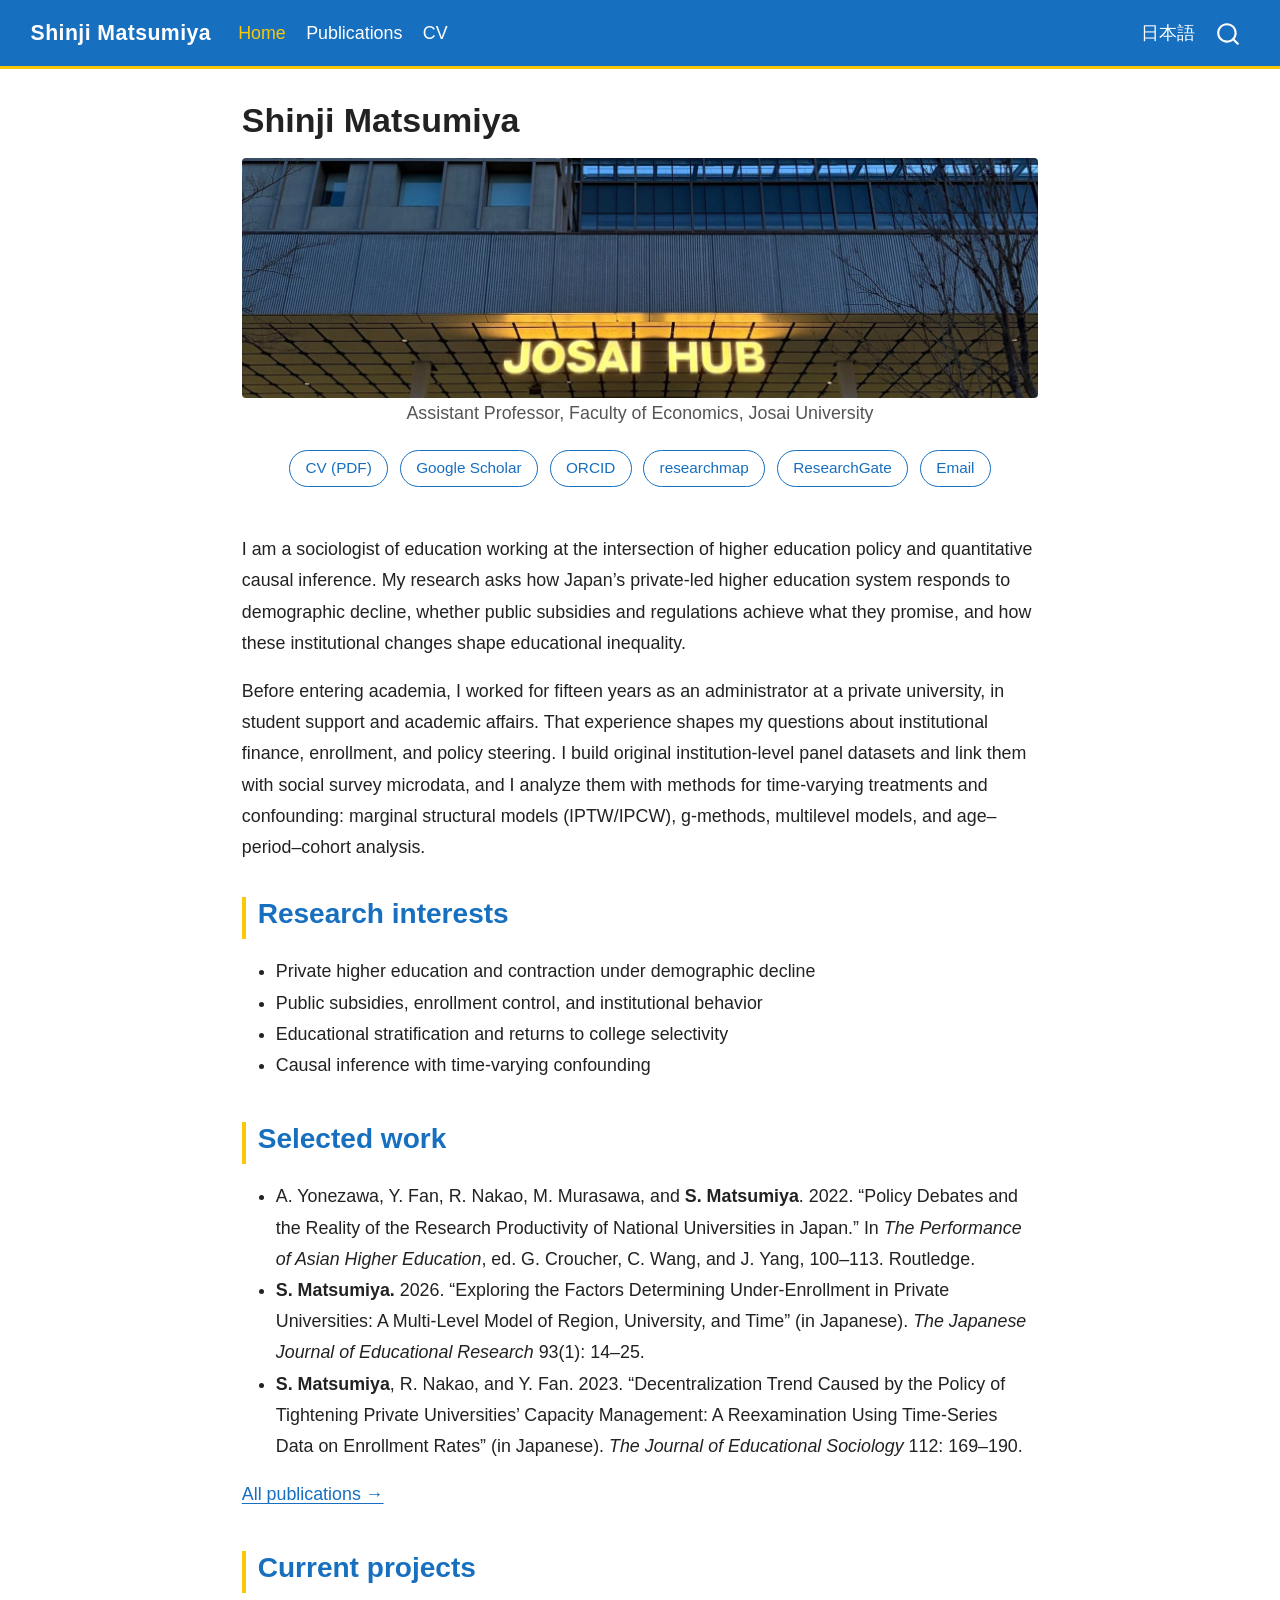
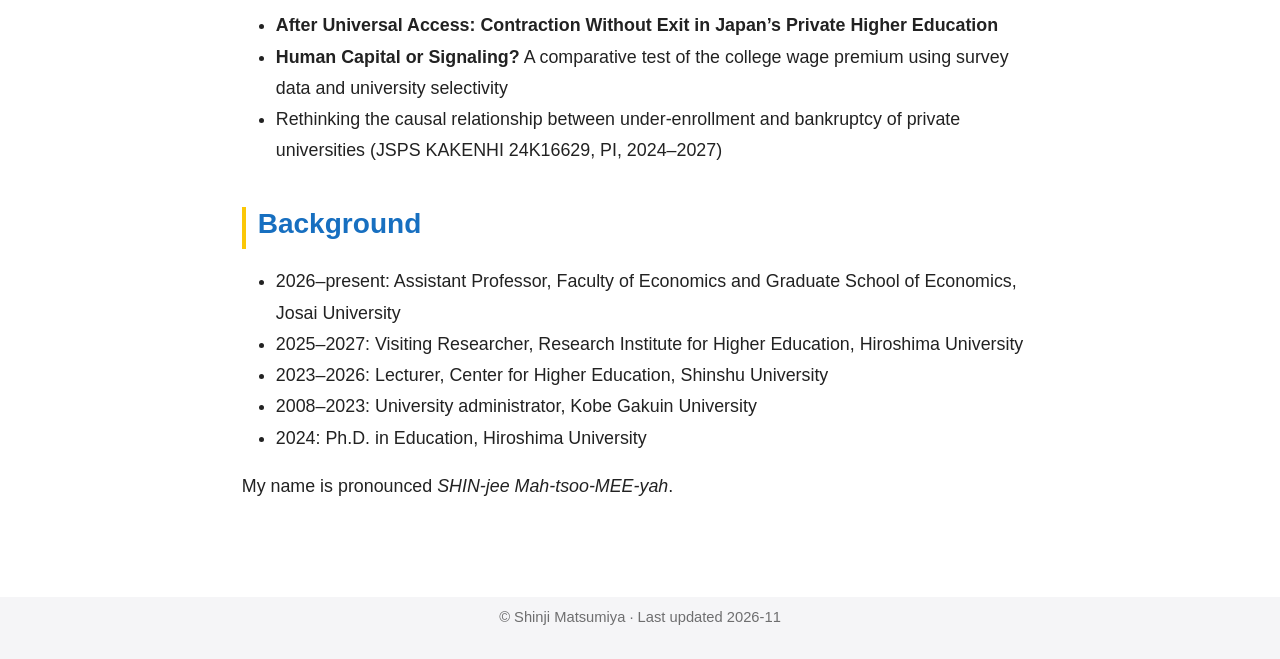
==== commit 7a04d0b1: "Built site for gh-pages" ====
--- a/index.html
+++ b/index.html
@@ -161,9 +161,9 @@
 <section id="selected-work" class="level2">
 <h2 class="anchored" data-anchor-id="selected-work">Selected work</h2>
 <ul>
-<li>Yonezawa, A., Y. Fan, R. Nakao, M. Murasawa, and <strong>S. Matsumiya</strong>. 2022. “Policy Debates and the Reality of the Research Productivity of National Universities in Japan.” In <em>The Performance of Asian Higher Education</em>, ed.&nbsp;G. Croucher, C. Wang, and J. Yang, 100–113. Routledge.</li>
-<li><strong>Matsumiya, S.</strong> 2026. “Exploring the Factors Determining Under-Enrollment in Private Universities: A Multi-Level Model of Region, University, and Time” (in Japanese). <em>The Japanese Journal of Educational Research</em> 93(1): 14–25.</li>
-<li><strong>Matsumiya, S.</strong>, R. Nakao, and Y. Fan. 2023. “Decentralization Trend Caused by the Policy of Tightening Private Universities’ Capacity Management: A Reexamination Using Time-Series Data on Enrollment Rates” (in Japanese). <em>The Journal of Educational Sociology</em> 112: 169–190.</li>
+<li>A. Yonezawa, Y. Fan, R. Nakao, M. Murasawa, and <strong>S. Matsumiya</strong>. 2022. “Policy Debates and the Reality of the Research Productivity of National Universities in Japan.” In <em>The Performance of Asian Higher Education</em>, ed.&nbsp;G. Croucher, C. Wang, and J. Yang, 100–113. Routledge.</li>
+<li><strong>S. Matsumiya.</strong> 2026. “Exploring the Factors Determining Under-Enrollment in Private Universities: A Multi-Level Model of Region, University, and Time” (in Japanese). <em>The Japanese Journal of Educational Research</em> 93(1): 14–25.</li>
+<li><strong>S. Matsumiya</strong>, R. Nakao, and Y. Fan. 2023. “Decentralization Trend Caused by the Policy of Tightening Private Universities’ Capacity Management: A Reexamination Using Time-Series Data on Enrollment Rates” (in Japanese). <em>The Journal of Educational Sociology</em> 112: 169–190.</li>
 </ul>
 <p><a href="./publications.html">All publications →</a></p>
 </section>
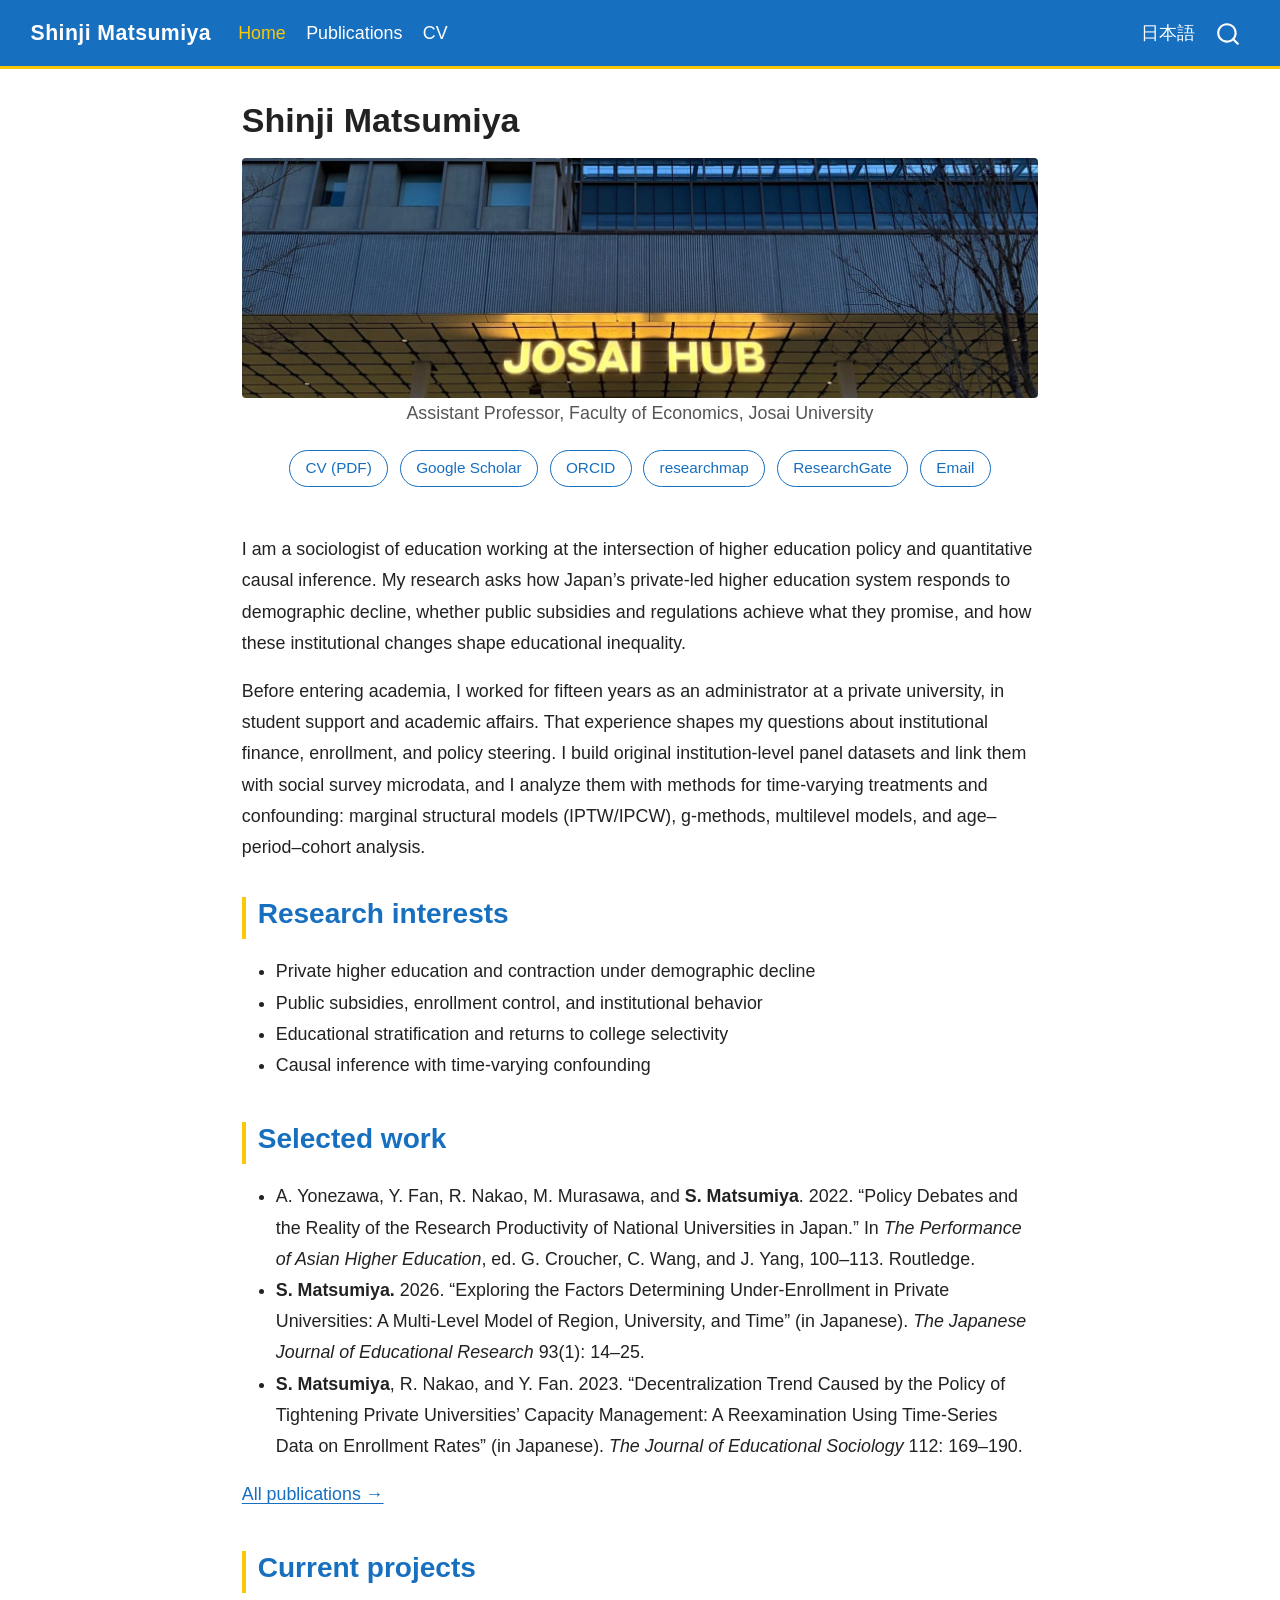
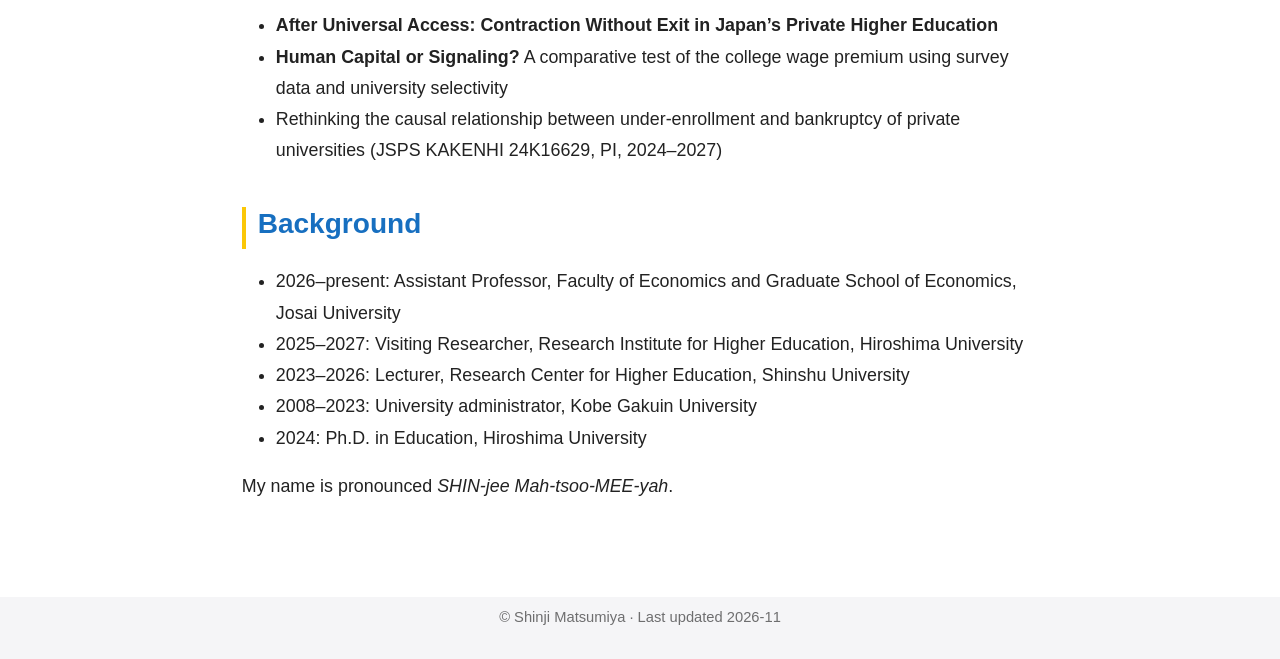
==== commit 4730f0d8: "Built site for gh-pages" ====
--- a/index.html
+++ b/index.html
@@ -180,7 +180,7 @@
 <ul>
 <li>2026–present: Assistant Professor, Faculty of Economics and Graduate School of Economics, Josai University</li>
 <li>2025–2027: Visiting Researcher, Research Institute for Higher Education, Hiroshima University</li>
-<li>2023–2026: Lecturer, Center for Higher Education, Shinshu University</li>
+<li>2023–2026: Lecturer, Research Center for Higher Education, Shinshu University</li>
 <li>2008–2023: University administrator, Kobe Gakuin University</li>
 <li>2024: Ph.D.&nbsp;in Education, Hiroshima University</li>
 </ul>
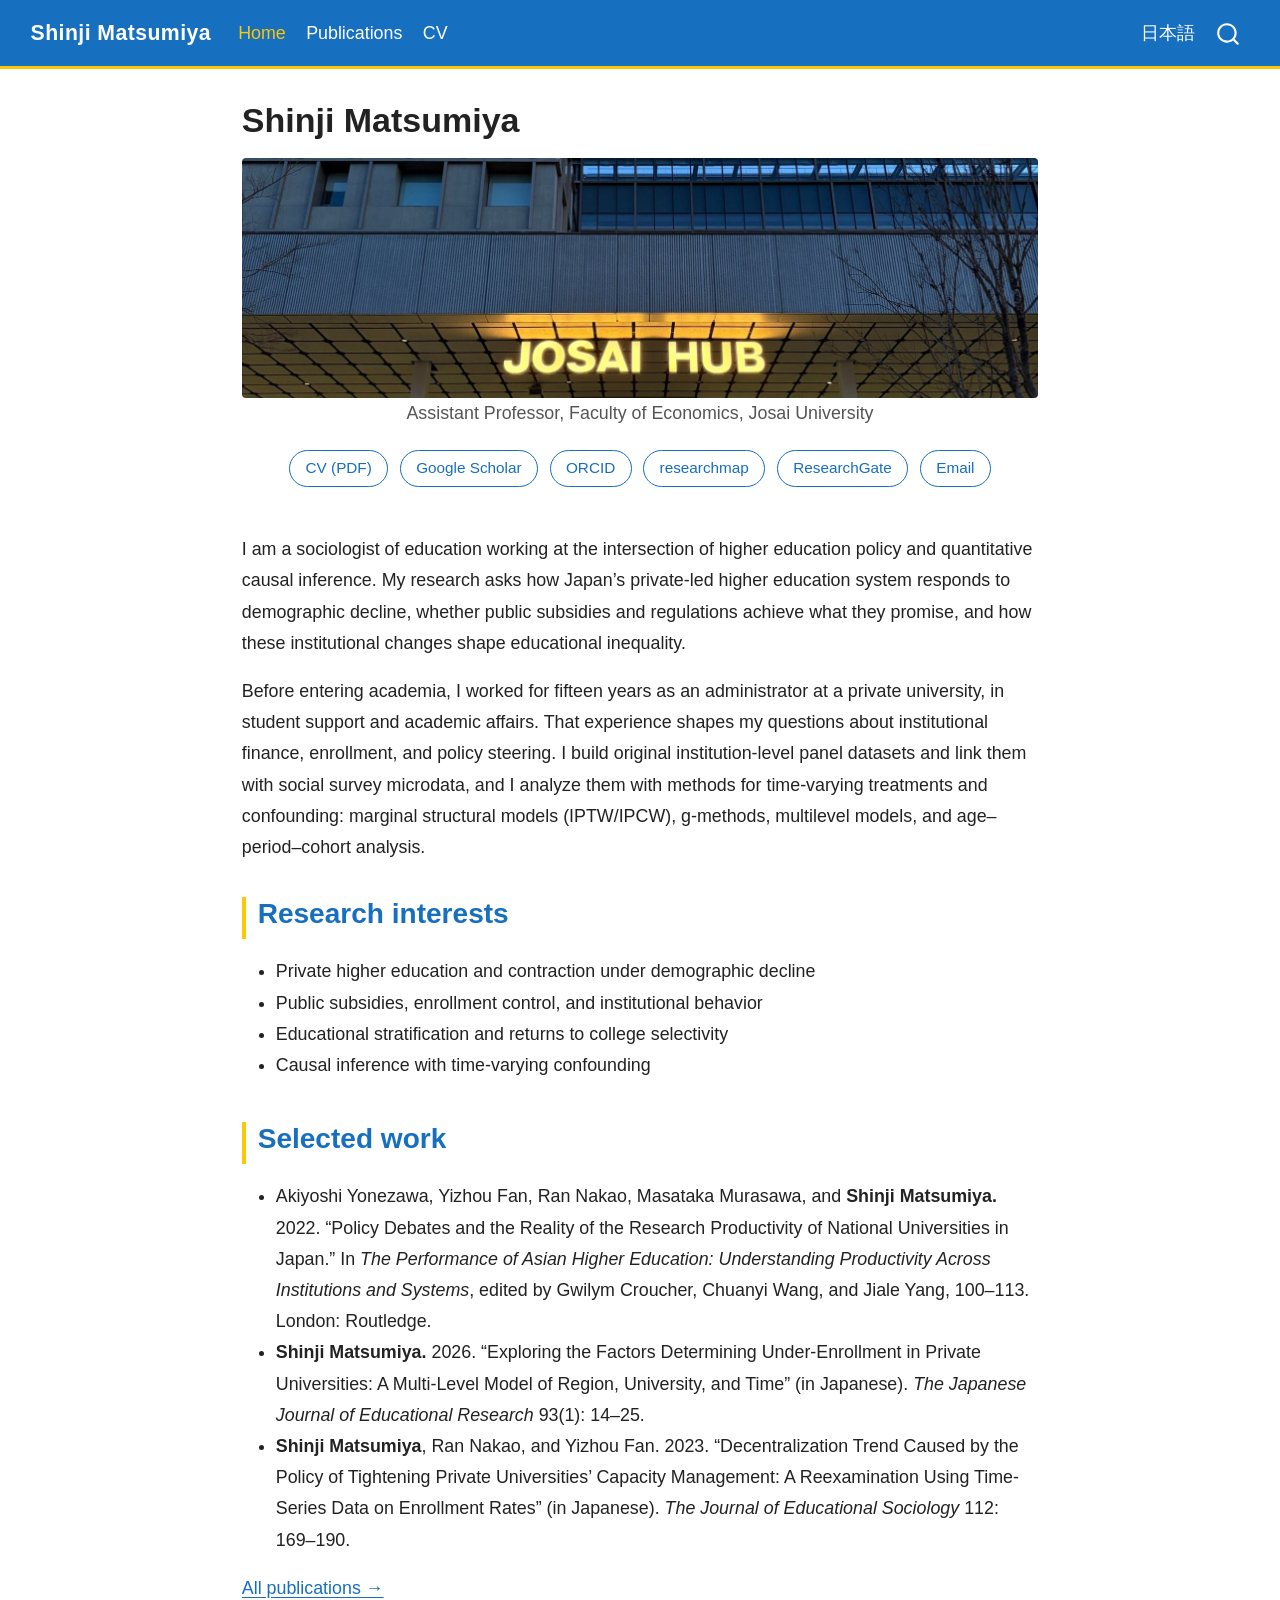
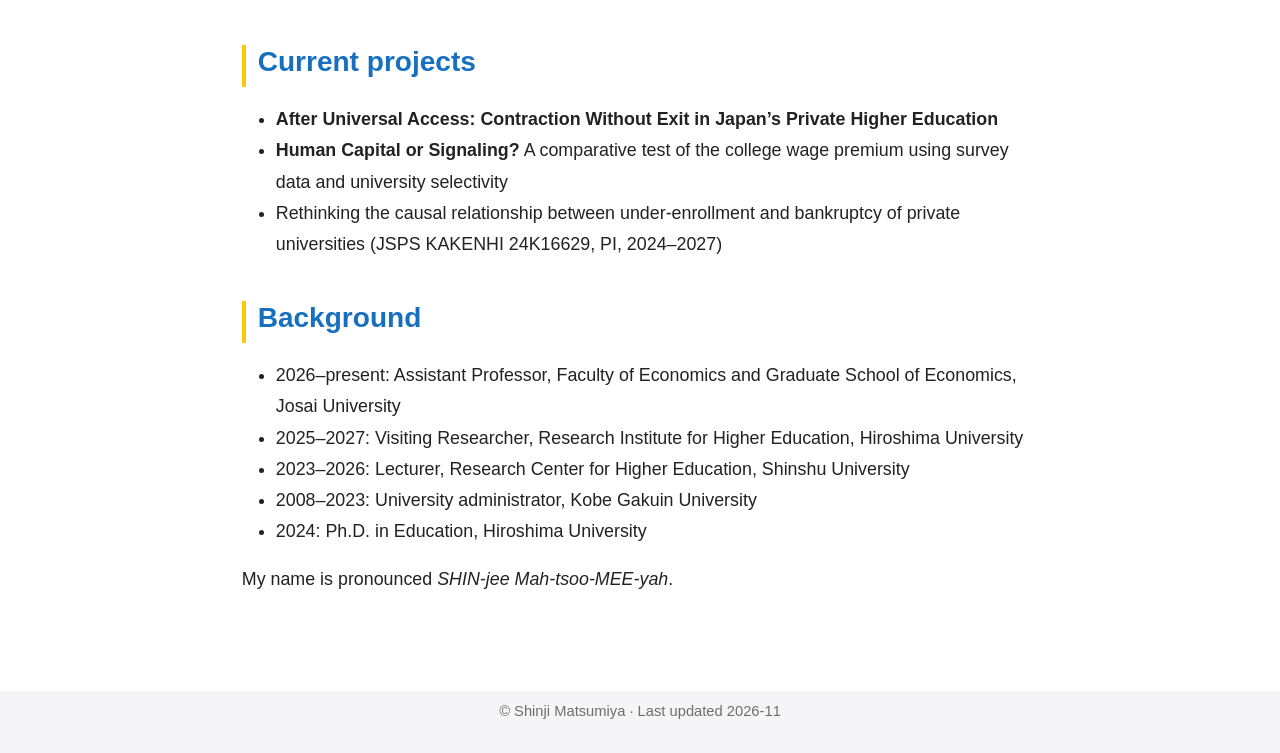
==== commit fa7d188a: "Built site for gh-pages" ====
--- a/index.html
+++ b/index.html
@@ -161,9 +161,9 @@
 <section id="selected-work" class="level2">
 <h2 class="anchored" data-anchor-id="selected-work">Selected work</h2>
 <ul>
-<li>A. Yonezawa, Y. Fan, R. Nakao, M. Murasawa, and <strong>S. Matsumiya</strong>. 2022. “Policy Debates and the Reality of the Research Productivity of National Universities in Japan.” In <em>The Performance of Asian Higher Education</em>, ed.&nbsp;G. Croucher, C. Wang, and J. Yang, 100–113. Routledge.</li>
-<li><strong>S. Matsumiya.</strong> 2026. “Exploring the Factors Determining Under-Enrollment in Private Universities: A Multi-Level Model of Region, University, and Time” (in Japanese). <em>The Japanese Journal of Educational Research</em> 93(1): 14–25.</li>
-<li><strong>S. Matsumiya</strong>, R. Nakao, and Y. Fan. 2023. “Decentralization Trend Caused by the Policy of Tightening Private Universities’ Capacity Management: A Reexamination Using Time-Series Data on Enrollment Rates” (in Japanese). <em>The Journal of Educational Sociology</em> 112: 169–190.</li>
+<li>Akiyoshi Yonezawa, Yizhou Fan, Ran Nakao, Masataka Murasawa, and <strong>Shinji Matsumiya.</strong> 2022. “Policy Debates and the Reality of the Research Productivity of National Universities in Japan.” In <em>The Performance of Asian Higher Education: Understanding Productivity Across Institutions and Systems</em>, edited by Gwilym Croucher, Chuanyi Wang, and Jiale Yang, 100–113. London: Routledge.</li>
+<li><strong>Shinji Matsumiya.</strong> 2026. “Exploring the Factors Determining Under-Enrollment in Private Universities: A Multi-Level Model of Region, University, and Time” (in Japanese). <em>The Japanese Journal of Educational Research</em> 93(1): 14–25.</li>
+<li><strong>Shinji Matsumiya</strong>, Ran Nakao, and Yizhou Fan. 2023. “Decentralization Trend Caused by the Policy of Tightening Private Universities’ Capacity Management: A Reexamination Using Time-Series Data on Enrollment Rates” (in Japanese). <em>The Journal of Educational Sociology</em> 112: 169–190.</li>
 </ul>
 <p><a href="./publications.html">All publications →</a></p>
 </section>
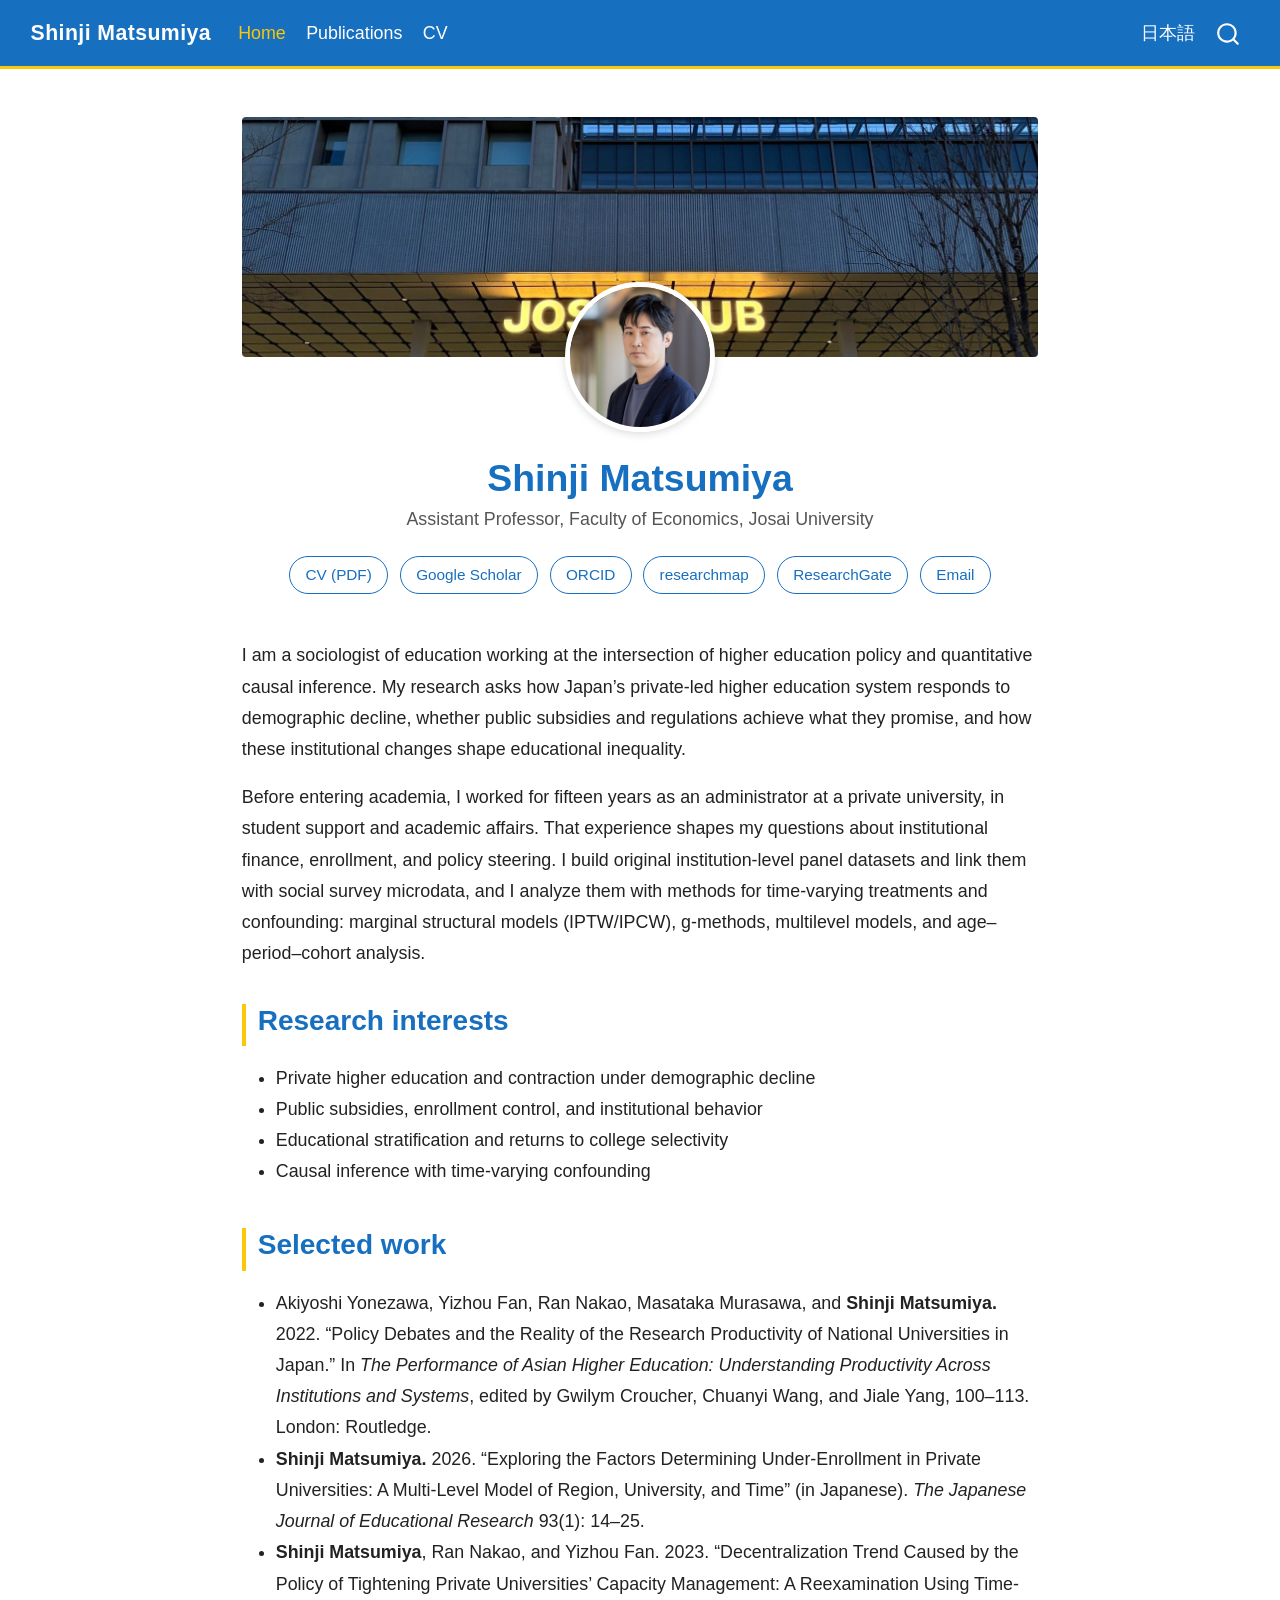
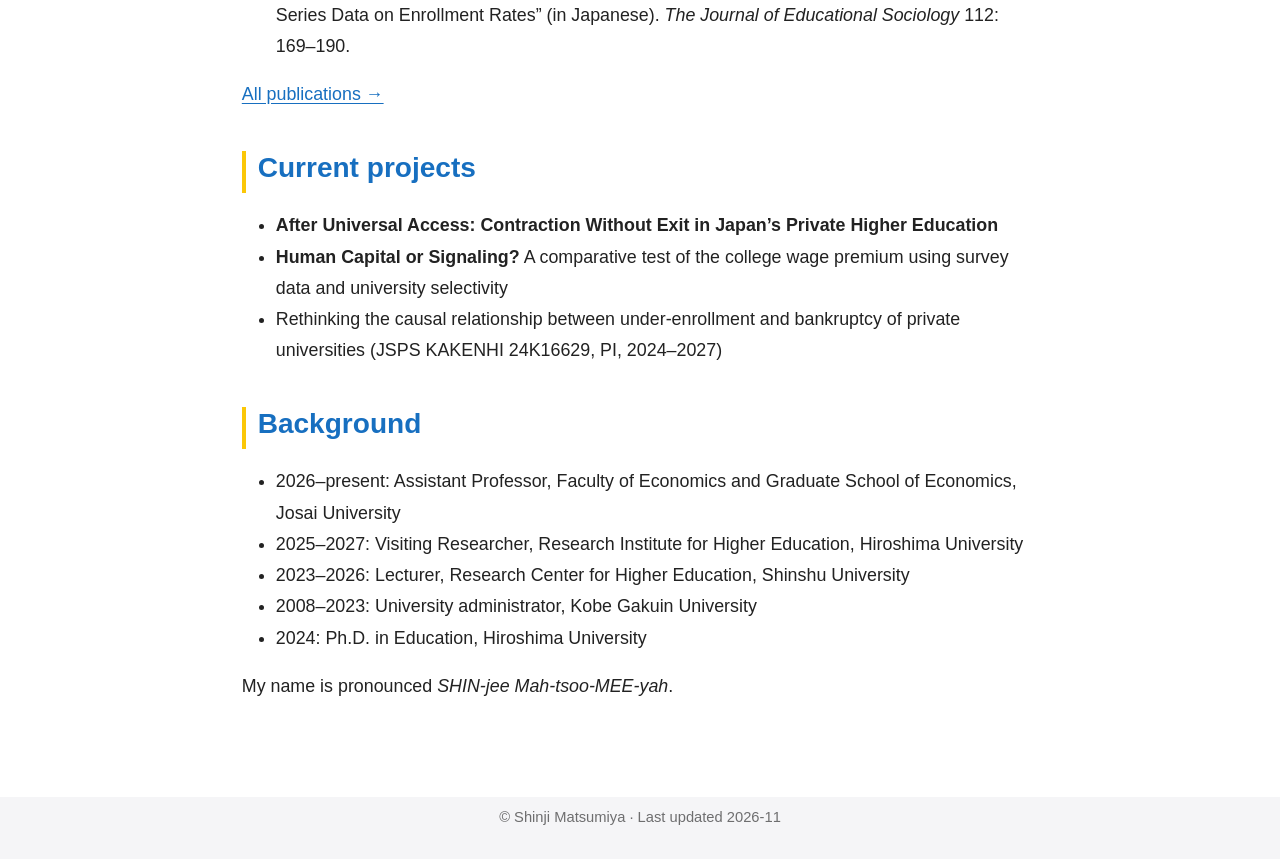
==== commit 4d3c1d73: "Built site for gh-pages" ====
--- a/index.html
+++ b/index.html
@@ -126,7 +126,7 @@
 <!-- margin-sidebar -->
     
 <!-- main -->
-<main class="content" id="quarto-document-content" tabindex="-1"><header id="title-block-header" class="quarto-title-block"><h1 class="name title display-7">Shinji Matsumiya</h1></header>
+<main class="content" id="quarto-document-content" tabindex="-1"><header id="title-block-header" class="quarto-title-block"></header>
 
 
 
@@ -135,8 +135,8 @@
 
 <div class="profile">
   <!-- 顔写真: files/face.jpg を置いたら、次の行の先頭と末尾のコメント記号を消す -->
-  <!-- <img class="face" src="files/face.jpg" alt="Shinji Matsumiya"> -->
-  
+  <img class="face" src="files/face.jpg" alt="Shinji Matsumiya">
+  <h1 class="name">Shinji Matsumiya</h1>
   <p class="role">Assistant Professor, Faculty of Economics, Josai University</p>
   <p class="links">
     <a href="files/Matsumiya_CV.pdf">CV (PDF)</a>
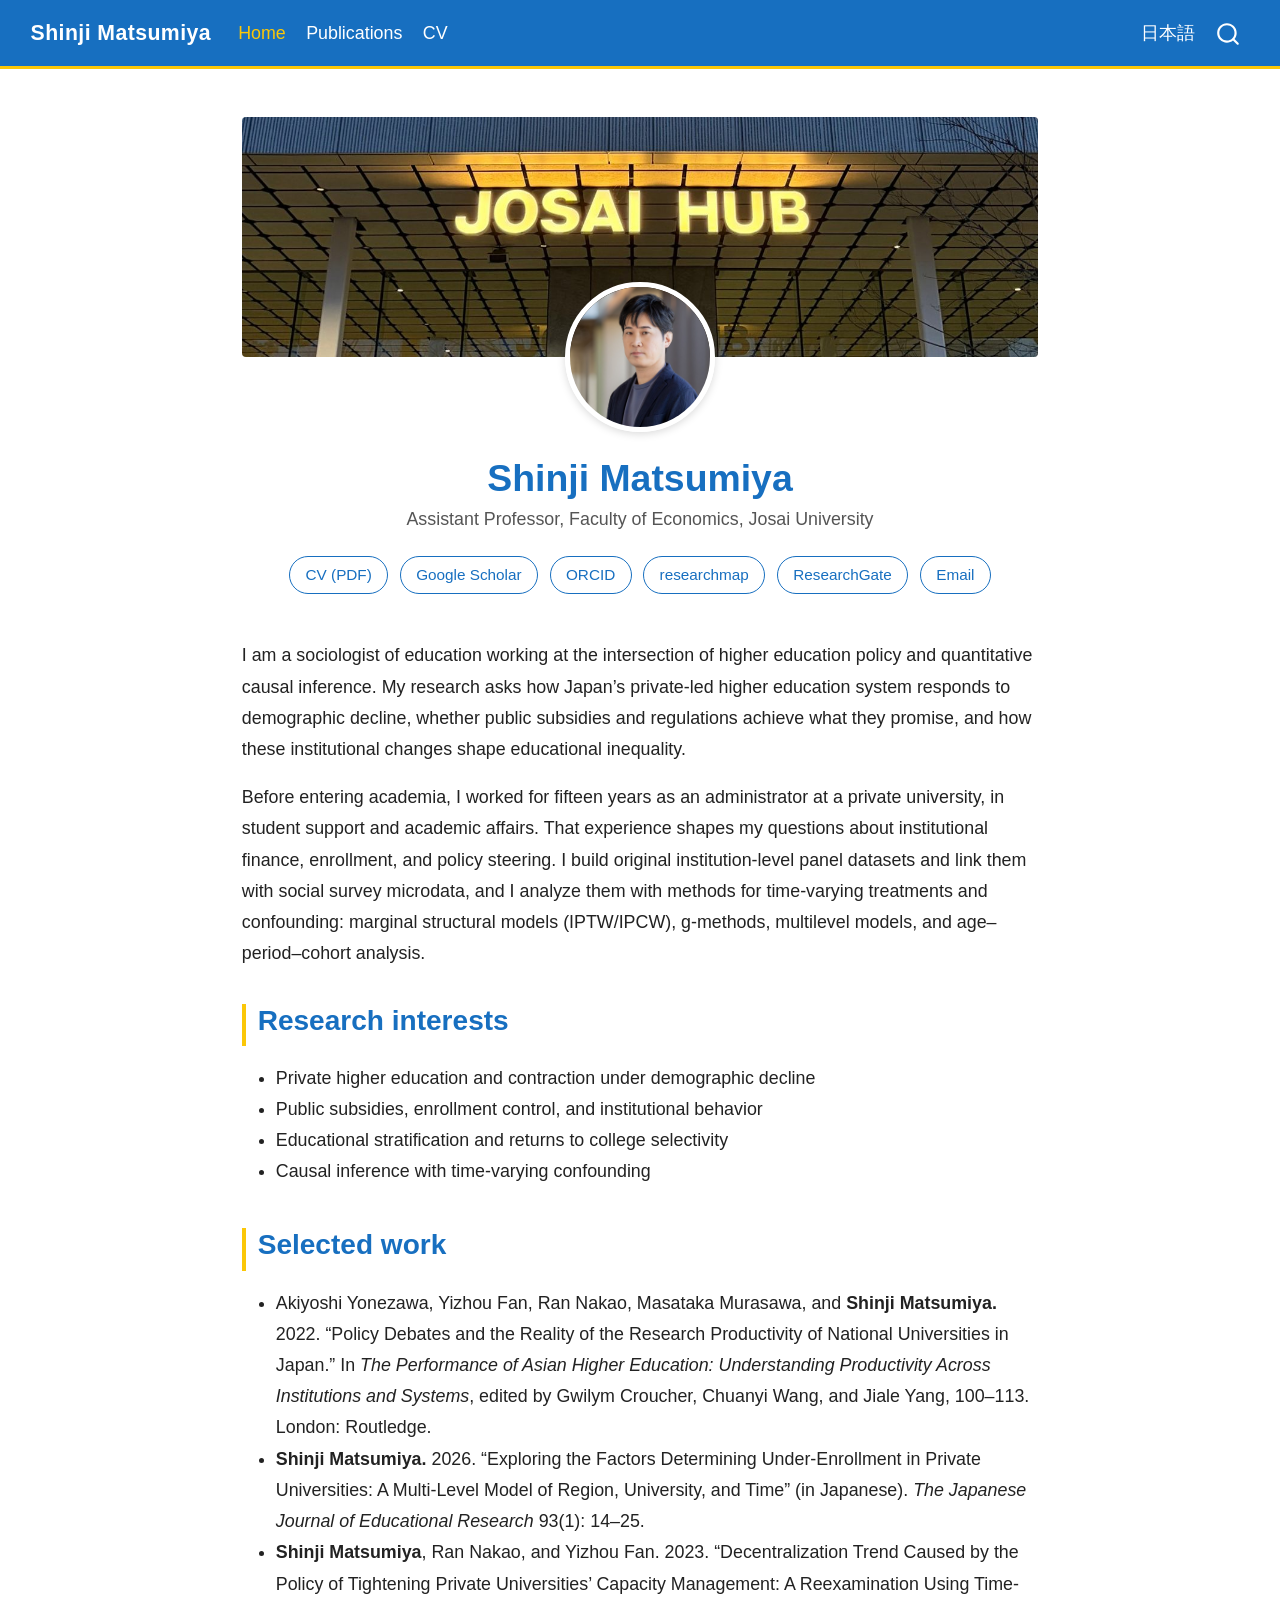
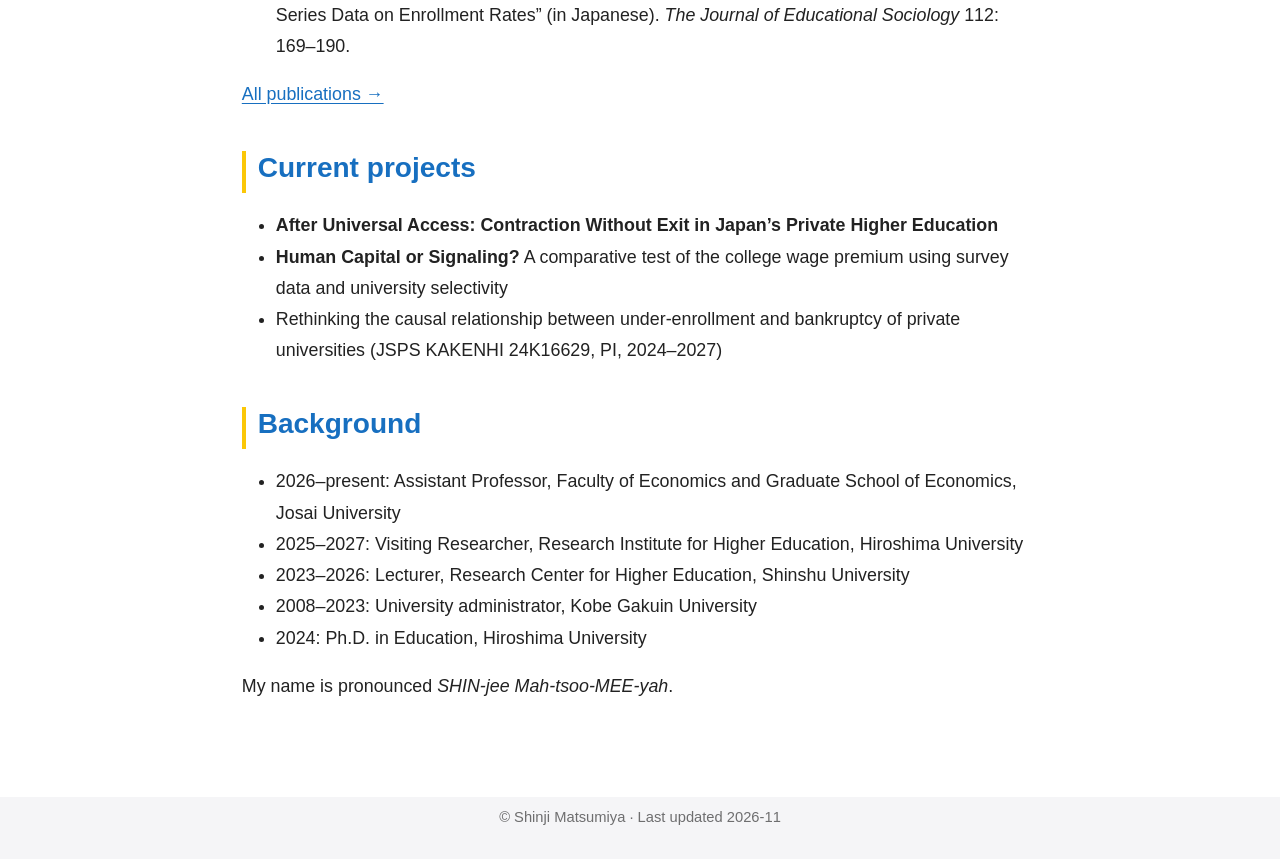
==== commit 243a4c8f: "Built site for gh-pages" ====
--- a/index.html
+++ b/index.html
@@ -46,7 +46,7 @@
 <link href="site_libs/quarto-html/quarto-syntax-highlighting-63b5708e65d6cd79cd7618c58d0c21e7.css" rel="stylesheet" id="quarto-text-highlighting-styles">
 <script src="site_libs/bootstrap/bootstrap.min.js"></script>
 <link href="site_libs/bootstrap/bootstrap-icons.css" rel="stylesheet">
-<link href="site_libs/bootstrap/bootstrap-c3f510aad4b742870437bdfa7d780e58.min.css" rel="stylesheet" append-hash="true" id="quarto-bootstrap" data-mode="light">
+<link href="site_libs/bootstrap/bootstrap-ee4d2debb48c53636314c72ee4dee3be.min.css" rel="stylesheet" append-hash="true" id="quarto-bootstrap" data-mode="light">
 <script id="quarto-search-options" type="application/json">{
   "location": "navbar",
   "copy-button": false,
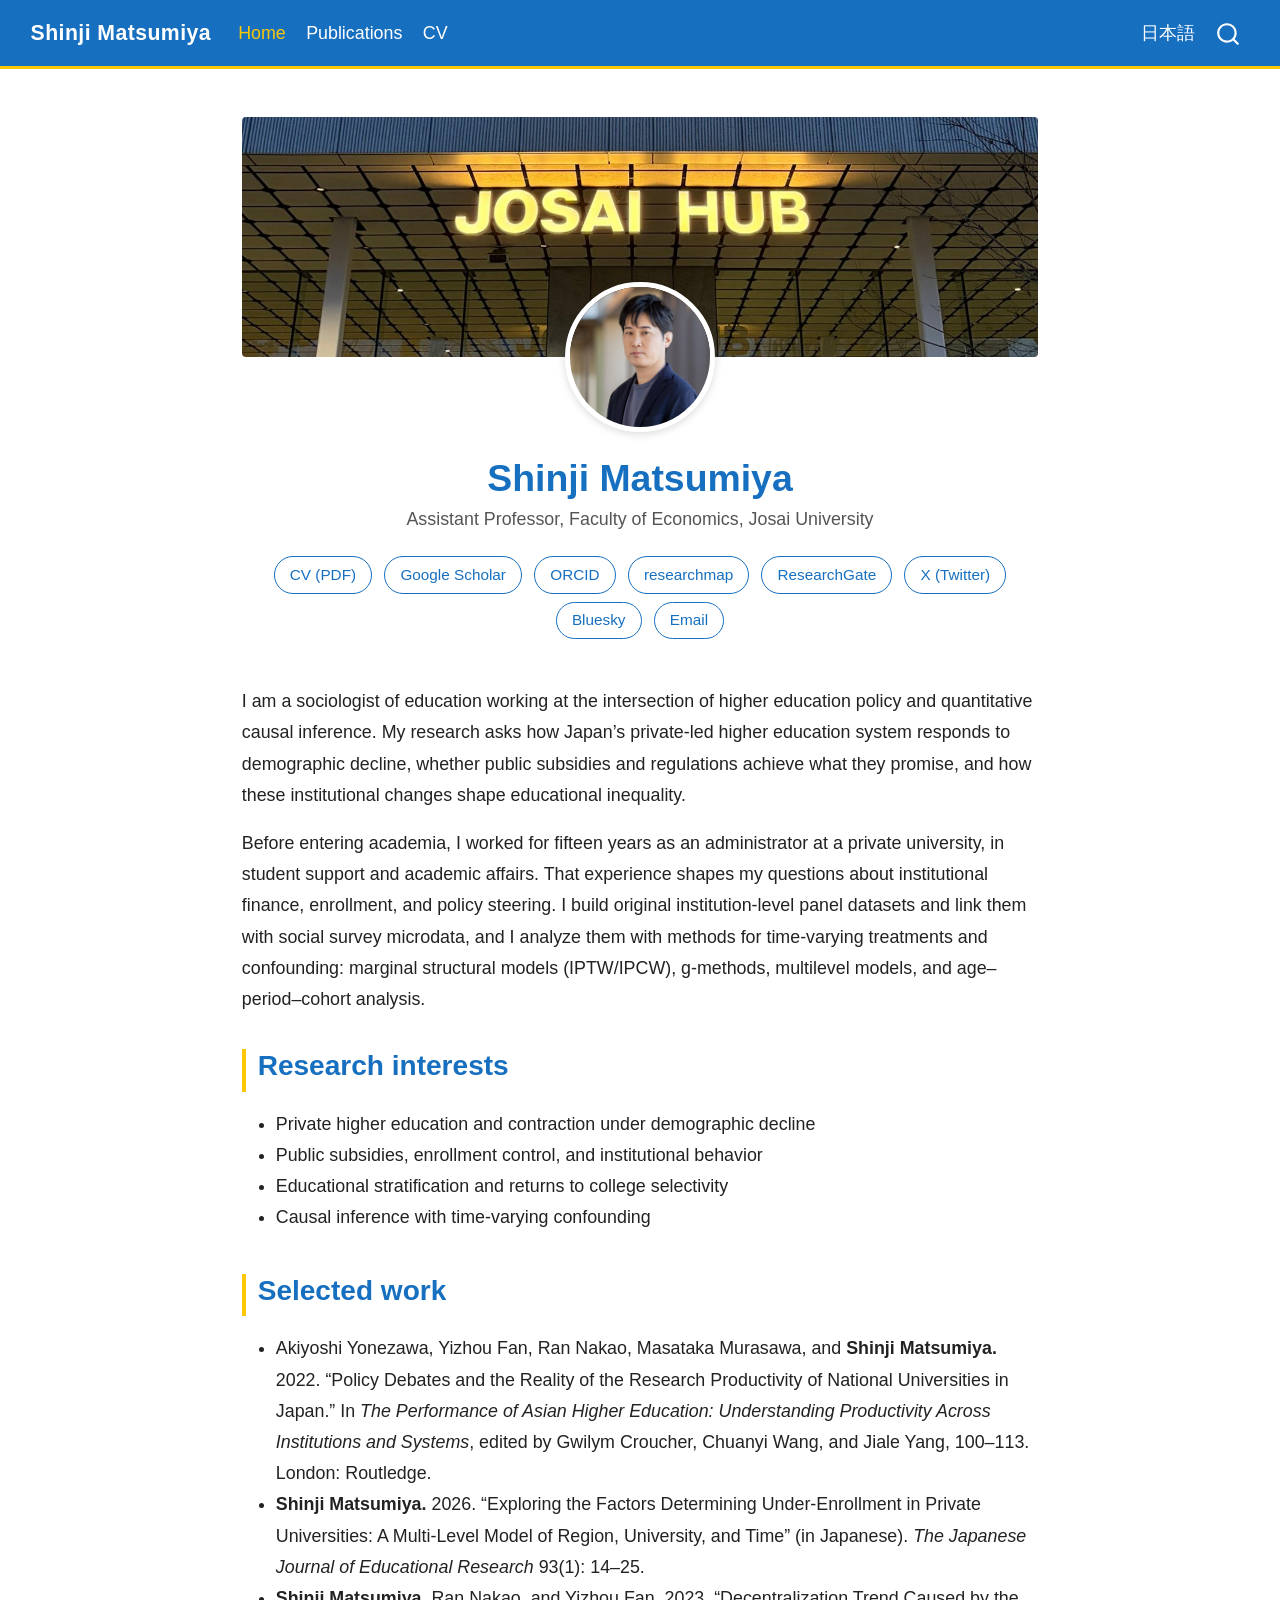
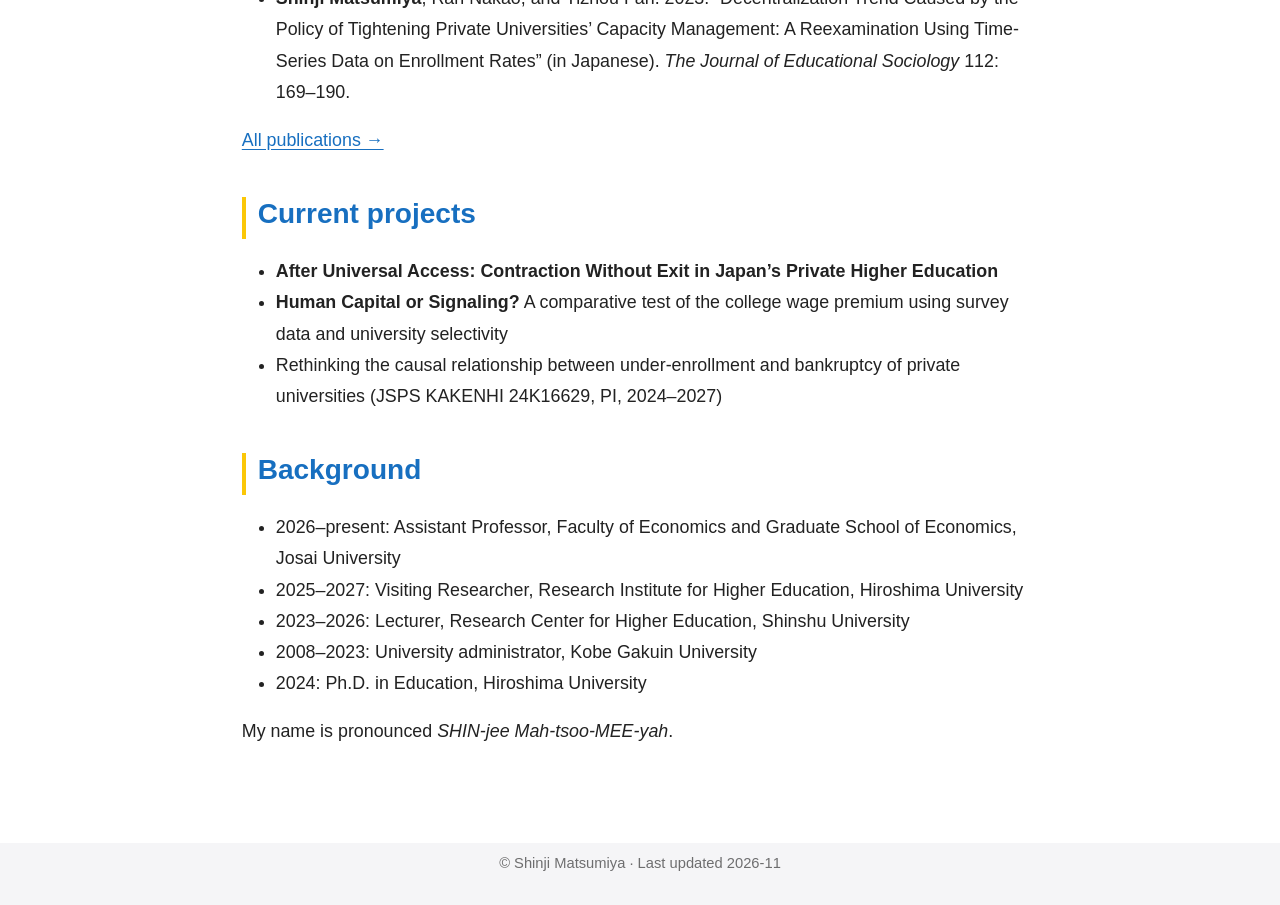
==== commit 9e4b64a9: "Built site for gh-pages" ====
--- a/index.html
+++ b/index.html
@@ -144,6 +144,8 @@
     <a href="https://orcid.org/0009-0003-4194-9378">ORCID</a>
     <a href="https://researchmap.jp/smatsumiya">researchmap</a>
     <a href="https://www.researchgate.net/profile/Shinji-Matsumiya-3">ResearchGate</a>
+    <a href="https://x.com/ShinjiMatsumiya">X (Twitter)</a>
+    <a href="https://bsky.app/profile/shinjimatsumiya.bsky.social">Bluesky</a>
     <a href="mailto:smatsumiya@josai.ac.jp">Email</a>
   </p>
 </div>
